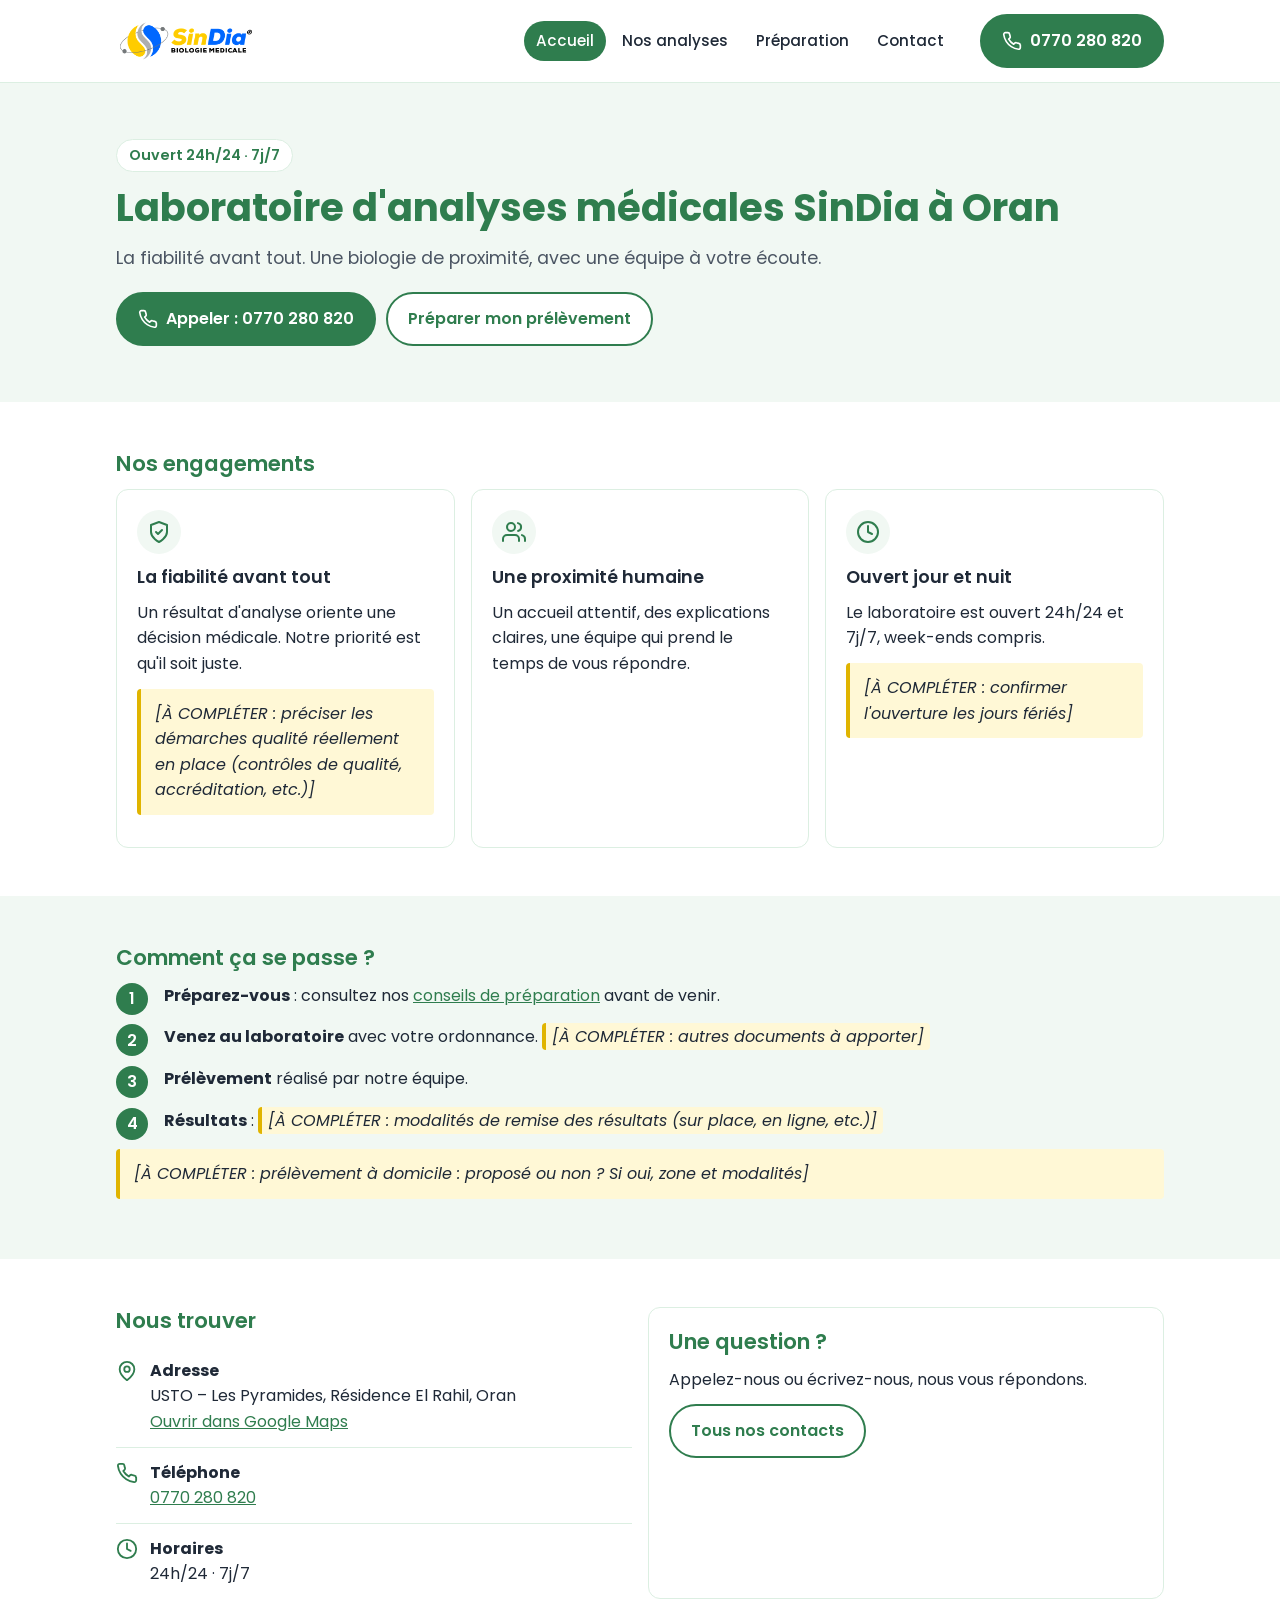
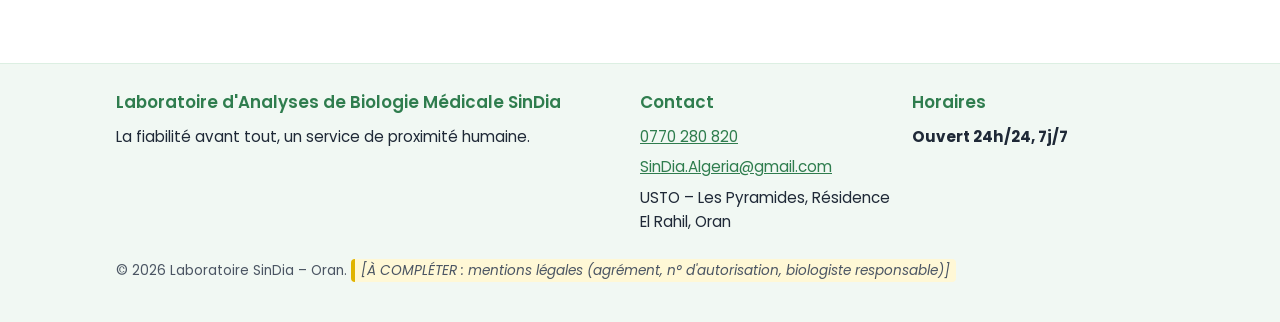
==== index.html @ 7ca8c668 "Site vitrine statique du Laboratoire SinDia Pages Accueil, Nos analyses, Préparation aux prélèvement" ====
<!DOCTYPE html>
<html lang="fr">
<head>
  <meta charset="utf-8">
  <meta name="viewport" content="width=device-width, initial-scale=1">
  <title>Laboratoire SinDia – Analyses médicales à Oran, 24h/24</title>
  <meta name="description" content="Laboratoire d'analyses de biologie médicale SinDia à Oran (USTO – Les Pyramides). Ouvert 24h/24, 7j/7. Tél : 0770 280 820.">
  <meta name="theme-color" content="#2F7D4E">
  <link rel="icon" type="image/png" href="assets/img/logo-sindia.png">
  <link rel="preconnect" href="https://fonts.googleapis.com">
  <link rel="preconnect" href="https://fonts.gstatic.com" crossorigin>
  <link href="https://fonts.googleapis.com/css2?family=Poppins:wght@400;500;600;700&amp;display=swap" rel="stylesheet">
  <link rel="stylesheet" href="css/style.css">
</head>
<body>
  <a class="skip-link" href="#contenu">Aller au contenu</a>

  <header class="site-header">
    <div class="container header-wrap">
      <div class="header-inner">
        <a class="brand" href="index.html" aria-label="Laboratoire SinDia – Accueil">
          <img src="assets/img/logo-sindia.png" alt="SinDia – Biologie médicale" width="512" height="212">
        </a>
      </div>
      <nav class="main-nav" aria-label="Menu principal">
        <ul>
          <li><a href="index.html" aria-current="page">Accueil</a></li>
          <li><a href="analyses.html"><span class="nav-long">Nos analyses</span><span class="nav-short">Analyses</span></a></li>
          <li><a href="preparation.html">Préparation</a></li>
          <li><a href="contact.html">Contact</a></li>
        </ul>
      </nav>
      <a class="btn btn-primary header-call" href="tel:+213770280820"><svg viewBox="0 0 24 24" fill="none" stroke="currentColor" stroke-width="2" stroke-linecap="round" stroke-linejoin="round" aria-hidden="true"><path d="M22 16.9v3a2 2 0 0 1-2.2 2 19.8 19.8 0 0 1-8.6-3.1 19.5 19.5 0 0 1-6-6A19.8 19.8 0 0 1 2.1 4.2 2 2 0 0 1 4.1 2h3a2 2 0 0 1 2 1.7c.1.9.4 1.8.7 2.7a2 2 0 0 1-.5 2.1L8 9.8a16 16 0 0 0 6 6l1.3-1.3a2 2 0 0 1 2.1-.4c.9.3 1.8.6 2.7.7a2 2 0 0 1 1.7 2z"/></svg> 0770 280 820</a>
    </div>
  </header>

  <main id="contenu">
    <section class="hero">
      <div class="container">
        <span class="badge">Ouvert 24h/24 · 7j/7</span>
        <h1>Laboratoire d'analyses médicales SinDia à Oran</h1>
        <p class="tagline">La fiabilité avant tout. Une biologie de proximité, avec une équipe à votre écoute.</p>
        <div class="hero-actions">
          <a class="btn btn-primary" href="tel:+213770280820"><svg viewBox="0 0 24 24" fill="none" stroke="currentColor" stroke-width="2" stroke-linecap="round" stroke-linejoin="round" aria-hidden="true"><path d="M22 16.9v3a2 2 0 0 1-2.2 2 19.8 19.8 0 0 1-8.6-3.1 19.5 19.5 0 0 1-6-6A19.8 19.8 0 0 1 2.1 4.2 2 2 0 0 1 4.1 2h3a2 2 0 0 1 2 1.7c.1.9.4 1.8.7 2.7a2 2 0 0 1-.5 2.1L8 9.8a16 16 0 0 0 6 6l1.3-1.3a2 2 0 0 1 2.1-.4c.9.3 1.8.6 2.7.7a2 2 0 0 1 1.7 2z"/></svg> Appeler : 0770 280 820</a>
          <a class="btn btn-outline" href="preparation.html">Préparer mon prélèvement</a>
        </div>
      </div>
    </section>

    <section>
      <div class="container">
        <h2>Nos engagements</h2>
        <div class="grid grid-3">
          <article class="card">
            <div class="icon"><svg viewBox="0 0 24 24" fill="none" stroke="currentColor" stroke-width="2" stroke-linecap="round" stroke-linejoin="round" aria-hidden="true"><path d="M12 22s8-4 8-10V5l-8-3-8 3v7c0 6 8 10 8 10z"/><path d="m9 12 2 2 4-4"/></svg></div>
            <h3>La fiabilité avant tout</h3>
            <p>Un résultat d'analyse oriente une décision médicale. Notre priorité est qu'il soit juste.</p>
            <p class="todo">[À COMPLÉTER : préciser les démarches qualité réellement en place (contrôles de qualité, accréditation, etc.)]</p>
          </article>
          <article class="card">
            <div class="icon"><svg viewBox="0 0 24 24" fill="none" stroke="currentColor" stroke-width="2" stroke-linecap="round" stroke-linejoin="round" aria-hidden="true"><path d="M17 21v-2a4 4 0 0 0-4-4H5a4 4 0 0 0-4 4v2"/><circle cx="9" cy="7" r="4"/><path d="M23 21v-2a4 4 0 0 0-3-3.9"/><path d="M16 3.1a4 4 0 0 1 0 7.8"/></svg></div>
            <h3>Une proximité humaine</h3>
            <p>Un accueil attentif, des explications claires, une équipe qui prend le temps de vous répondre.</p>
          </article>
          <article class="card">
            <div class="icon"><svg viewBox="0 0 24 24" fill="none" stroke="currentColor" stroke-width="2" stroke-linecap="round" stroke-linejoin="round" aria-hidden="true"><circle cx="12" cy="12" r="10"/><path d="M12 6v6l4 2"/></svg></div>
            <h3>Ouvert jour et nuit</h3>
            <p>Le laboratoire est ouvert 24h/24 et 7j/7, week-ends compris.</p>
            <p class="todo">[À COMPLÉTER : confirmer l'ouverture les jours fériés]</p>
          </article>
        </div>
      </div>
    </section>

    <section class="section-tint">
      <div class="container">
        <h2>Comment ça se passe ?</h2>
        <ol class="steps">
          <li><strong>Préparez-vous</strong> : consultez nos <a href="preparation.html">conseils de préparation</a> avant de venir.</li>
          <li><strong>Venez au laboratoire</strong> avec votre ordonnance. <span class="todo">[À COMPLÉTER : autres documents à apporter]</span></li>
          <li><strong>Prélèvement</strong> réalisé par notre équipe.</li>
          <li><strong>Résultats</strong> : <span class="todo">[À COMPLÉTER : modalités de remise des résultats (sur place, en ligne, etc.)]</span></li>
        </ol>
        <p class="todo">[À COMPLÉTER : prélèvement à domicile : proposé ou non ? Si oui, zone et modalités]</p>
      </div>
    </section>

    <section>
      <div class="container">
        <div class="grid grid-2">
          <div>
            <h2>Nous trouver</h2>
            <ul class="info-list">
              <li><svg viewBox="0 0 24 24" fill="none" stroke="currentColor" stroke-width="2" stroke-linecap="round" stroke-linejoin="round" aria-hidden="true"><path d="M20 10c0 6-8 12-8 12s-8-6-8-12a8 8 0 0 1 16 0z"/><circle cx="12" cy="10" r="3"/></svg><span><strong>Adresse</strong>USTO – Les Pyramides, Résidence El Rahil, Oran<br><a href="https://www.google.com/maps/search/?api=1&query=Laboratoire+SinDia+USTO+Les+Pyramides+R%C3%A9sidence+El+Rahil+Oran" target="_blank" rel="noopener">Ouvrir dans Google Maps</a></span></li>
              <li><svg viewBox="0 0 24 24" fill="none" stroke="currentColor" stroke-width="2" stroke-linecap="round" stroke-linejoin="round" aria-hidden="true"><path d="M22 16.9v3a2 2 0 0 1-2.2 2 19.8 19.8 0 0 1-8.6-3.1 19.5 19.5 0 0 1-6-6A19.8 19.8 0 0 1 2.1 4.2 2 2 0 0 1 4.1 2h3a2 2 0 0 1 2 1.7c.1.9.4 1.8.7 2.7a2 2 0 0 1-.5 2.1L8 9.8a16 16 0 0 0 6 6l1.3-1.3a2 2 0 0 1 2.1-.4c.9.3 1.8.6 2.7.7a2 2 0 0 1 1.7 2z"/></svg><span><strong>Téléphone</strong><a href="tel:+213770280820">0770 280 820</a></span></li>
              <li><svg viewBox="0 0 24 24" fill="none" stroke="currentColor" stroke-width="2" stroke-linecap="round" stroke-linejoin="round" aria-hidden="true"><circle cx="12" cy="12" r="10"/><path d="M12 6v6l4 2"/></svg><span><strong>Horaires</strong>24h/24 · 7j/7</span></li>
            </ul>
          </div>
          <div class="card">
            <h2>Une question ?</h2>
            <p>Appelez-nous ou écrivez-nous, nous vous répondons.</p>
            <a class="btn btn-outline" href="contact.html">Tous nos contacts</a>
          </div>
        </div>
      </div>
    </section>
  </main>

  <footer class="site-footer">
    <div class="container">
      <div class="footer-grid">
        <div>
          <h2>Laboratoire d'Analyses de Biologie Médicale SinDia</h2>
          <p>La fiabilité avant tout, un service de proximité humaine.</p>
        </div>
        <div>
          <h2>Contact</h2>
          <ul>
            <li><a href="tel:+213770280820">0770 280 820</a></li>
            <li><a href="mailto:SinDia.Algeria@gmail.com">SinDia.Algeria@gmail.com</a></li>
            <li>USTO – Les Pyramides, Résidence El Rahil, Oran</li>
          </ul>
        </div>
        <div>
          <h2>Horaires</h2>
          <p><strong>Ouvert 24h/24, 7j/7</strong></p>
        </div>
      </div>
      <p class="footer-bottom">© <span id="annee">2026</span> Laboratoire SinDia – Oran. <span class="todo">[À COMPLÉTER : mentions légales (agrément, n° d'autorisation, biologiste responsable)]</span></p>
    </div>
  </footer>

  <div class="call-bar">
    <a class="btn btn-primary" href="tel:+213770280820"><svg viewBox="0 0 24 24" fill="none" stroke="currentColor" stroke-width="2" stroke-linecap="round" stroke-linejoin="round" aria-hidden="true"><path d="M22 16.9v3a2 2 0 0 1-2.2 2 19.8 19.8 0 0 1-8.6-3.1 19.5 19.5 0 0 1-6-6A19.8 19.8 0 0 1 2.1 4.2 2 2 0 0 1 4.1 2h3a2 2 0 0 1 2 1.7c.1.9.4 1.8.7 2.7a2 2 0 0 1-.5 2.1L8 9.8a16 16 0 0 0 6 6l1.3-1.3a2 2 0 0 1 2.1-.4c.9.3 1.8.6 2.7.7a2 2 0 0 1 1.7 2z"/></svg> Appeler le laboratoire</a>
  </div>

  <script>document.getElementById('annee').textContent = new Date().getFullYear();</script>
</body>
</html>
---- css/style.css ----
/* Laboratoire SinDia — feuille de style commune
   Mobile first : les styles de base ciblent le téléphone,
   les media queries (min-width) enrichissent pour les écrans larges.
   Toutes les couleurs sont centralisées ici (tokens). */

:root {
  --green: #2F7D4E;        /* vert principal : boutons, titres, liens */
  --green-hover: #276A42;
  --green-soft: #DCEFE2;   /* bordures, séparateurs */
  --green-tint: #F1F8F3;   /* fonds de cartes / sections */
  --white: #FFFFFF;
  --text: #1F2937;
  --text-muted: #4B5563;
  --todo-bg: #FFF8D6;      /* encadrés [À COMPLÉTER] */
  --todo-border: #E0B400;
  --radius: 12px;
  --max: 1080px;
  --font: 'Poppins', Arial, Helvetica, sans-serif;
}

*, *::before, *::after { box-sizing: border-box; }

html { -webkit-text-size-adjust: 100%; }

body {
  margin: 0;
  font-family: var(--font);
  font-size: 1rem;
  line-height: 1.6;
  color: var(--text);
  background: var(--white);
  /* espace pour la barre d'appel fixe en bas sur mobile */
  padding-bottom: 76px;
}

img { max-width: 100%; height: auto; display: block; }

a { color: var(--green); }
a:hover { color: var(--green-hover); }

:focus-visible { outline: 3px solid var(--green); outline-offset: 2px; }

.container { max-width: var(--max); margin: 0 auto; padding: 0 16px; }

.skip-link {
  position: absolute; left: -9999px; top: 0;
  background: var(--green); color: var(--white); padding: 8px 12px; z-index: 100;
}
.skip-link:focus { left: 8px; top: 8px; }

/* ---------- En-tête et menu commun ---------- */
.site-header {
  position: sticky; top: 0; z-index: 50;
  background: var(--white);
  border-bottom: 1px solid var(--green-soft);
}
.header-inner {
  display: flex; align-items: center; justify-content: space-between;
  gap: 12px; padding-top: 10px; padding-bottom: 6px;
}
.brand { display: flex; align-items: center; text-decoration: none; }
.brand img { width: 140px; }


.main-nav ul {
  list-style: none; margin: 0; padding: 0 0 8px;
  display: flex; flex-wrap: wrap; justify-content: space-between; gap: 2px;
}
.main-nav a {
  display: block; white-space: nowrap;
  padding: 7px 8px; border-radius: 999px;
  text-decoration: none; font-weight: 500; font-size: .88rem;
  color: var(--text);
}
.main-nav a:hover { background: var(--green-tint); color: var(--green); }
.main-nav a[aria-current="page"] { background: var(--green); color: var(--white); }

.nav-short { display: none; }
@media (max-width: 419px) { .nav-long { display: none; } .nav-short { display: inline; } }

/* ---------- Boutons ---------- */
.btn {
  display: inline-flex; align-items: center; justify-content: center; gap: 8px;
  min-height: 48px; padding: 12px 20px;
  border-radius: 999px; border: 2px solid var(--green);
  font: inherit; font-weight: 600; text-decoration: none; cursor: pointer;
}
.btn-primary { background: var(--green); color: var(--white); }
.btn-primary:hover { background: var(--green-hover); border-color: var(--green-hover); color: var(--white); }
.btn-outline { background: var(--white); color: var(--green); }
.btn-outline:hover { background: var(--green-tint); }
.btn svg { width: 20px; height: 20px; flex: none; }
.btn.header-call { display: none; } /* remplacé par la barre d'appel en bas sur mobile */

/* ---------- Barre d'appel fixe (mobile) ---------- */
.call-bar {
  position: fixed; left: 0; right: 0; bottom: 0; z-index: 60;
  padding: 10px 16px calc(10px + env(safe-area-inset-bottom));
  background: var(--white);
  border-top: 1px solid var(--green-soft);
  box-shadow: 0 -2px 10px rgba(0, 0, 0, .06);
}
.call-bar .btn { width: 100%; font-size: 1.05rem; }

/* ---------- Sections ---------- */
main { display: block; }
section { padding: 32px 0; }
.section-tint { background: var(--green-tint); }

h1, h2, h3 { line-height: 1.25; margin: 0 0 12px; }
h1 { font-size: 1.75rem; font-weight: 700; color: var(--green); }
h2 { font-size: 1.35rem; font-weight: 600; color: var(--green); }
h3 { font-size: 1.1rem; font-weight: 600; }
p { margin: 0 0 12px; }

.page-title { padding: 28px 0 8px; }
.page-title p { color: var(--text-muted); }

.hero { padding: 32px 0; background: var(--green-tint); }
.hero .tagline { font-size: 1.1rem; color: var(--text-muted); }
.hero-actions { display: flex; flex-direction: column; gap: 10px; margin-top: 20px; }

.badge {
  display: inline-block; margin-bottom: 12px;
  padding: 4px 12px; border-radius: 999px;
  background: var(--white); border: 1px solid var(--green-soft);
  color: var(--green); font-weight: 600; font-size: .9rem;
}

.grid { display: grid; gap: 16px; }

.card {
  background: var(--white);
  border: 1px solid var(--green-soft);
  border-radius: var(--radius);
  padding: 20px;
}
.section-tint .card { background: var(--white); }
.card .icon {
  width: 44px; height: 44px; border-radius: 50%;
  display: flex; align-items: center; justify-content: center;
  background: var(--green-tint); color: var(--green); margin-bottom: 12px;
}
.card .icon svg { width: 24px; height: 24px; }

.info-list { list-style: none; margin: 0; padding: 0; }
.info-list li {
  display: flex; gap: 12px; align-items: flex-start;
  padding: 12px 0; border-bottom: 1px solid var(--green-soft);
}
.info-list li:last-child { border-bottom: 0; }
.info-list svg { width: 22px; height: 22px; flex: none; color: var(--green); margin-top: 2px; }
.info-list strong { display: block; }

.steps { counter-reset: step; list-style: none; padding: 0; margin: 0; }
.steps li {
  counter-increment: step; position: relative;
  padding: 0 0 16px 48px;
}
.steps li::before {
  content: counter(step);
  position: absolute; left: 0; top: 0;
  width: 32px; height: 32px; border-radius: 50%;
  background: var(--green); color: var(--white);
  display: flex; align-items: center; justify-content: center; font-weight: 600;
}

/* ---------- Texte provisoire ---------- */
.todo {
  background: var(--todo-bg);
  border-left: 4px solid var(--todo-border);
  padding: 2px 6px; border-radius: 4px;
  font-style: italic;
}
div.todo, p.todo { display: block; padding: 12px 14px; margin: 0 0 12px; }

.notice {
  background: var(--green-tint); border-left: 4px solid var(--green);
  padding: 14px 16px; border-radius: 8px; margin: 16px 0;
}

/* ---------- Pied de page ---------- */
.site-footer {
  margin-top: 16px; padding: 28px 0;
  background: var(--green-tint); border-top: 1px solid var(--green-soft);
  font-size: .95rem;
}
.site-footer h2 { font-size: 1.05rem; }
.site-footer ul { list-style: none; margin: 0; padding: 0; }
.site-footer li { margin-bottom: 6px; }
.footer-grid { display: grid; gap: 20px; }
.footer-bottom { margin-top: 20px; color: var(--text-muted); font-size: .85rem; }

.map-frame {
  width: 100%; aspect-ratio: 4 / 3; border: 0; border-radius: var(--radius);
  background: var(--green-tint);
}

/* ---------- Tablette et plus ---------- */
@media (min-width: 640px) {
  .hero-actions { flex-direction: row; flex-wrap: wrap; }
  .grid-2 { grid-template-columns: repeat(2, 1fr); }
  .grid-3 { grid-template-columns: repeat(2, 1fr); }
  .footer-grid { grid-template-columns: repeat(2, 1fr); }
  h1 { font-size: 2.1rem; }
}

/* ---------- Ordinateur ---------- */
@media (min-width: 900px) {
  body { padding-bottom: 0; }
  .call-bar { display: none; }

  .header-inner { padding-top: 12px; padding-bottom: 12px; }
  .site-header .container.header-wrap {
    display: flex; align-items: center; justify-content: space-between; gap: 24px;
  }
  .header-inner { flex: none; }
  .main-nav { flex: 1; }
  .main-nav ul { padding: 0; justify-content: flex-end; flex-wrap: nowrap; gap: 4px; }
  .main-nav a { padding: 8px 12px; font-size: .95rem; }
  .btn.header-call { display: inline-flex; }

  .grid-3 { grid-template-columns: repeat(3, 1fr); }
  .footer-grid { grid-template-columns: 2fr 1fr 1fr; }
  section { padding: 48px 0; }
  .hero { padding: 56px 0; }
  h1 { font-size: 2.4rem; }
}
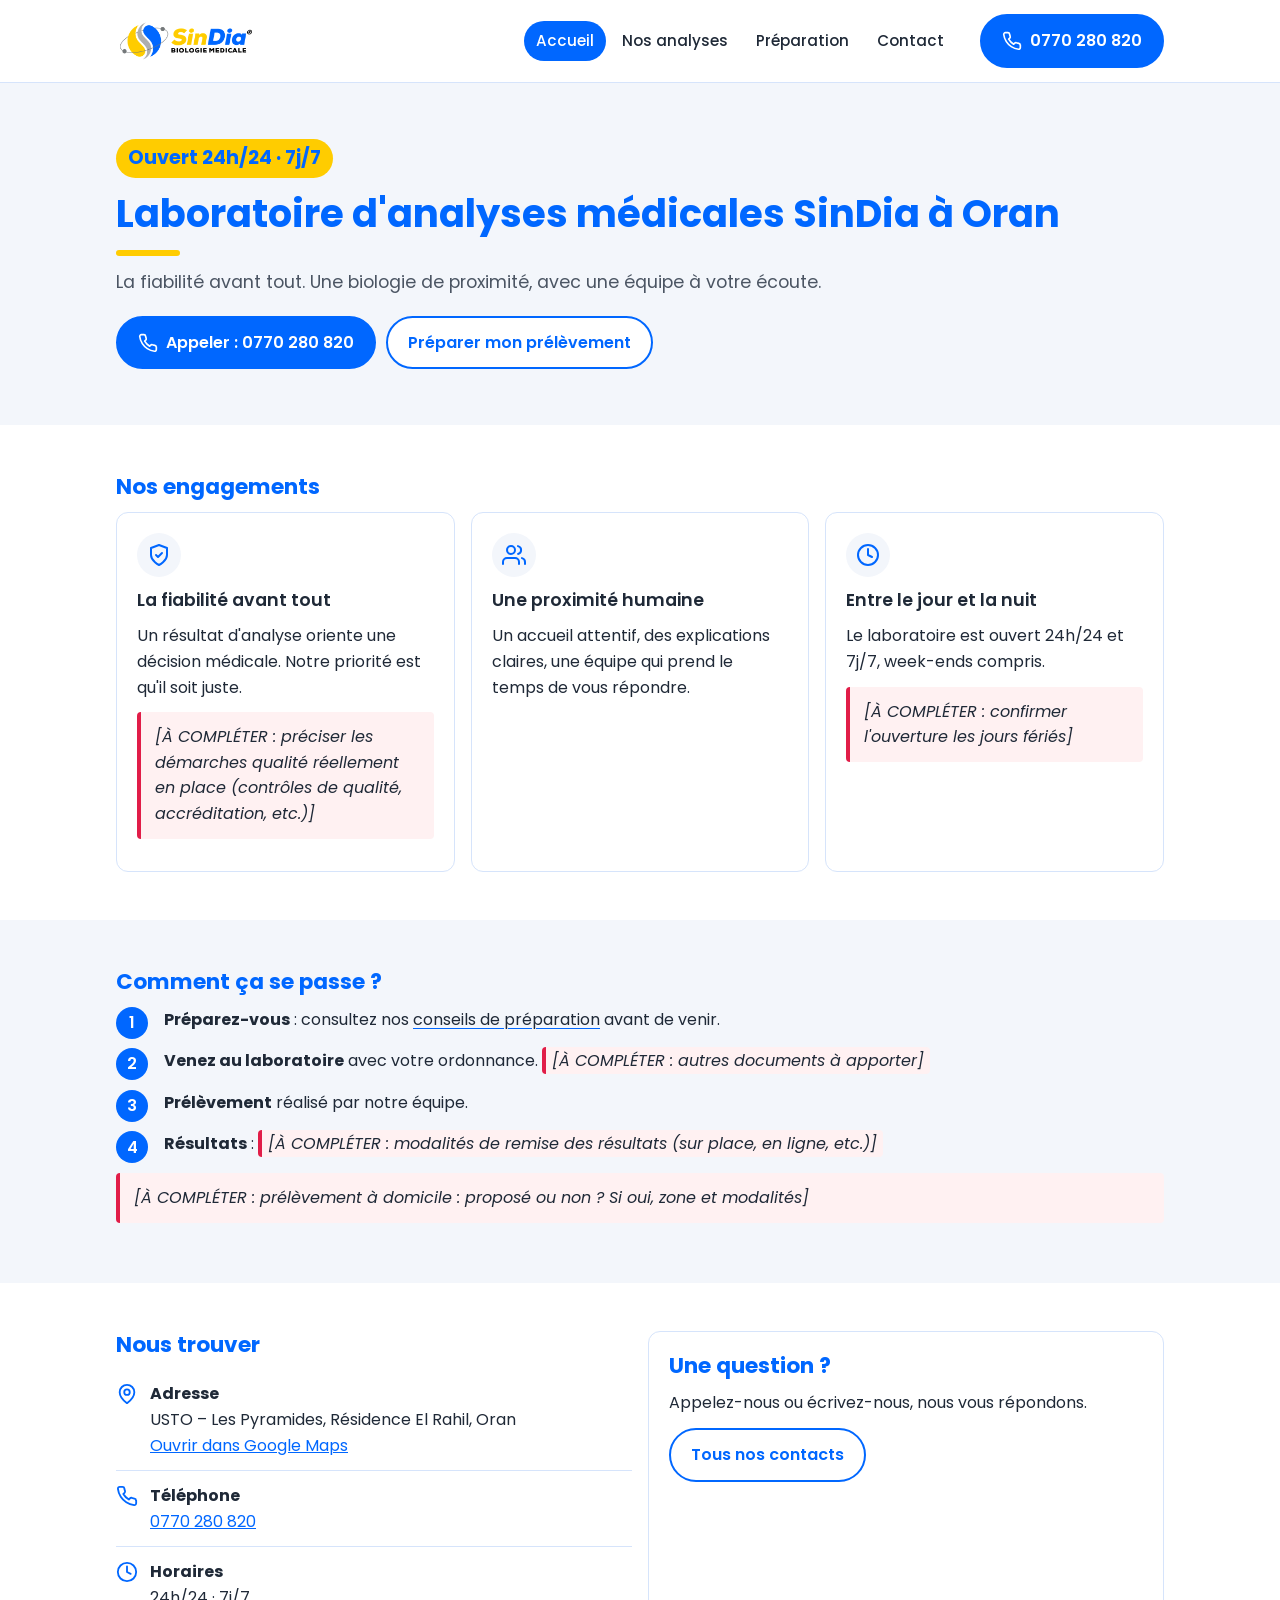
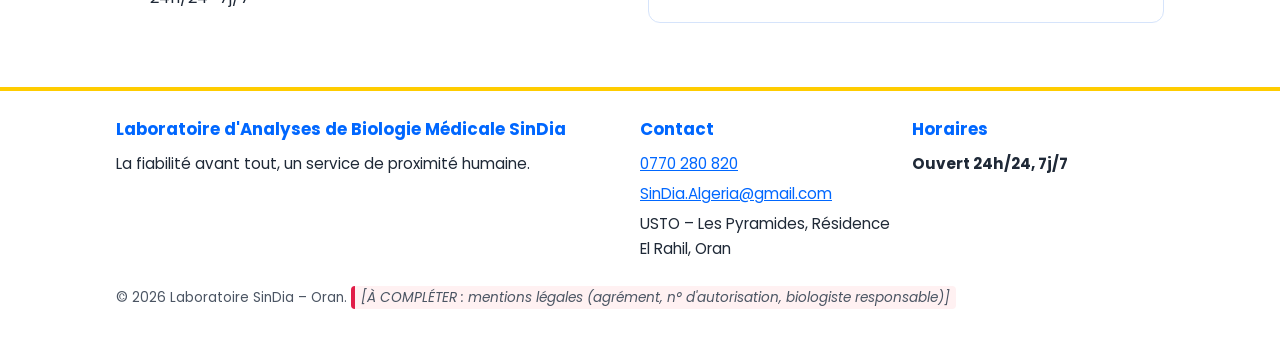
==== commit 951cf1c8: "Passage aux couleurs de la charte SinDia (bleu #0067FF / jaune #FFCC00) - Remplace la palette verte " ====
--- a/index.html
+++ b/index.html
@@ -5,7 +5,7 @@
   <meta name="viewport" content="width=device-width, initial-scale=1">
   <title>Laboratoire SinDia – Analyses médicales à Oran, 24h/24</title>
   <meta name="description" content="Laboratoire d'analyses de biologie médicale SinDia à Oran (USTO – Les Pyramides). Ouvert 24h/24, 7j/7. Tél : 0770 280 820.">
-  <meta name="theme-color" content="#2F7D4E">
+  <meta name="theme-color" content="#0067FF">
   <link rel="icon" type="image/png" href="assets/img/logo-sindia.png">
   <link rel="preconnect" href="https://fonts.googleapis.com">
   <link rel="preconnect" href="https://fonts.gstatic.com" crossorigin>
@@ -64,7 +64,7 @@
           </article>
           <article class="card">
             <div class="icon"><svg viewBox="0 0 24 24" fill="none" stroke="currentColor" stroke-width="2" stroke-linecap="round" stroke-linejoin="round" aria-hidden="true"><circle cx="12" cy="12" r="10"/><path d="M12 6v6l4 2"/></svg></div>
-            <h3>Ouvert jour et nuit</h3>
+            <h3>Entre le jour et la nuit</h3>
             <p>Le laboratoire est ouvert 24h/24 et 7j/7, week-ends compris.</p>
             <p class="todo">[À COMPLÉTER : confirmer l'ouverture les jours fériés]</p>
           </article>
--- a/css/style.css
+++ b/css/style.css
@@ -4,15 +4,18 @@
    Toutes les couleurs sont centralisées ici (tokens). */
 
 :root {
-  --green: #2F7D4E;        /* vert principal : boutons, titres, liens */
-  --green-hover: #276A42;
-  --green-soft: #DCEFE2;   /* bordures, séparateurs */
-  --green-tint: #F1F8F3;   /* fonds de cartes / sections */
+  /* Charte SinDia — aucune couleur foncée (hors texte de lecture) */
+  --blue: #0067FF;         /* bleu SinDia : titres, boutons, liens (blanc/bleu = 4,79:1) */
+  --yellow: #FFCC00;       /* jaune SinDia : badges, bandes décoratives (jamais texte sur blanc) */
+  --blue-soft: #D6E4FB;    /* bordures, séparateurs */
+  --blue-tint: #F3F6FB;    /* fonds de sections / encadrés (bleu dessus = 4,42:1 : pas de lien bleu) */
+  --yellow-tint: #FFF8D6;
   --white: #FFFFFF;
   --text: #1F2937;
   --text-muted: #4B5563;
-  --todo-bg: #FFF8D6;      /* encadrés [À COMPLÉTER] */
-  --todo-border: #E0B400;
+  /* Marqueur temporaire [À COMPLÉTER], volontairement hors charte pour être repéré */
+  --todo-bg: #FFF1F2;
+  --todo-border: #E11D48;
   --radius: 12px;
   --max: 1080px;
   --font: 'Poppins', Arial, Helvetica, sans-serif;
@@ -35,16 +38,20 @@
 
 img { max-width: 100%; height: auto; display: block; }
 
-a { color: var(--green); }
-a:hover { color: var(--green-hover); }
-
-:focus-visible { outline: 3px solid var(--green); outline-offset: 2px; }
+a { color: var(--blue); }
+a:hover { text-decoration-thickness: 2px; }
+/* Sur fond teinté, bleu = 4,42:1 (< 4,5) : liens en texte foncé soulignés de bleu */
+.section-tint a:not(.btn), .hero a:not(.btn), .notice a:not(.btn) {
+  color: var(--text); text-decoration-color: var(--blue); text-underline-offset: 3px;
+}
+
+:focus-visible { outline: 3px solid var(--blue); outline-offset: 2px; }
 
 .container { max-width: var(--max); margin: 0 auto; padding: 0 16px; }
 
 .skip-link {
   position: absolute; left: -9999px; top: 0;
-  background: var(--green); color: var(--white); padding: 8px 12px; z-index: 100;
+  background: var(--blue); color: var(--white); padding: 8px 12px; z-index: 100;
 }
 .skip-link:focus { left: 8px; top: 8px; }
 
@@ -52,7 +59,7 @@
 .site-header {
   position: sticky; top: 0; z-index: 50;
   background: var(--white);
-  border-bottom: 1px solid var(--green-soft);
+  border-bottom: 1px solid var(--blue-soft);
 }
 .header-inner {
   display: flex; align-items: center; justify-content: space-between;
@@ -72,8 +79,8 @@
   text-decoration: none; font-weight: 500; font-size: .88rem;
   color: var(--text);
 }
-.main-nav a:hover { background: var(--green-tint); color: var(--green); }
-.main-nav a[aria-current="page"] { background: var(--green); color: var(--white); }
+.main-nav a:hover { background: var(--blue-tint); color: var(--text); }
+.main-nav a[aria-current="page"] { background: var(--blue); color: var(--white); }
 
 .nav-short { display: none; }
 @media (max-width: 419px) { .nav-long { display: none; } .nav-short { display: inline; } }
@@ -82,13 +89,13 @@
 .btn {
   display: inline-flex; align-items: center; justify-content: center; gap: 8px;
   min-height: 48px; padding: 12px 20px;
-  border-radius: 999px; border: 2px solid var(--green);
+  border-radius: 999px; border: 2px solid var(--blue);
   font: inherit; font-weight: 600; text-decoration: none; cursor: pointer;
 }
-.btn-primary { background: var(--green); color: var(--white); }
-.btn-primary:hover { background: var(--green-hover); border-color: var(--green-hover); color: var(--white); }
-.btn-outline { background: var(--white); color: var(--green); }
-.btn-outline:hover { background: var(--green-tint); }
+.btn-primary { background: var(--blue); color: var(--white); }
+.btn-primary:hover { color: var(--white); box-shadow: 0 0 0 3px var(--yellow); }
+.btn-outline { background: var(--white); color: var(--blue); }
+.btn-outline:hover { color: var(--blue); box-shadow: 0 0 0 3px var(--yellow); }
 .btn svg { width: 20px; height: 20px; flex: none; }
 .btn.header-call { display: none; } /* remplacé par la barre d'appel en bas sur mobile */
 
@@ -97,7 +104,7 @@
   position: fixed; left: 0; right: 0; bottom: 0; z-index: 60;
   padding: 10px 16px calc(10px + env(safe-area-inset-bottom));
   background: var(--white);
-  border-top: 1px solid var(--green-soft);
+  border-top: 1px solid var(--blue-soft);
   box-shadow: 0 -2px 10px rgba(0, 0, 0, .06);
 }
 .call-bar .btn { width: 100%; font-size: 1.05rem; }
@@ -105,33 +112,37 @@
 /* ---------- Sections ---------- */
 main { display: block; }
 section { padding: 32px 0; }
-.section-tint { background: var(--green-tint); }
+.section-tint { background: var(--blue-tint); }
 
 h1, h2, h3 { line-height: 1.25; margin: 0 0 12px; }
-h1 { font-size: 1.75rem; font-weight: 700; color: var(--green); }
-h2 { font-size: 1.35rem; font-weight: 600; color: var(--green); }
+h1 { font-size: 1.75rem; font-weight: 700; color: var(--blue); }
+h2 { font-size: 1.35rem; font-weight: 700; color: var(--blue); }
 h3 { font-size: 1.1rem; font-weight: 600; }
 p { margin: 0 0 12px; }
 
 .page-title { padding: 28px 0 8px; }
 .page-title p { color: var(--text-muted); }
 
-.hero { padding: 32px 0; background: var(--green-tint); }
+.hero { padding: 32px 0; background: var(--blue-tint); }
+.hero h1::after {
+  content: ""; display: block; width: 64px; height: 6px; margin-top: 12px;
+  border-radius: 3px; background: var(--yellow); /* bande décorative */
+}
 .hero .tagline { font-size: 1.1rem; color: var(--text-muted); }
 .hero-actions { display: flex; flex-direction: column; gap: 10px; margin-top: 20px; }
 
 .badge {
   display: inline-block; margin-bottom: 12px;
   padding: 4px 12px; border-radius: 999px;
-  background: var(--white); border: 1px solid var(--green-soft);
-  color: var(--green); font-weight: 600; font-size: .9rem;
+  background: var(--yellow); color: var(--blue);
+  font-weight: 700; font-size: 1.2rem; /* bleu/jaune = 3,17:1 : réservé au gros texte gras */
 }
 
 .grid { display: grid; gap: 16px; }
 
 .card {
   background: var(--white);
-  border: 1px solid var(--green-soft);
+  border: 1px solid var(--blue-soft);
   border-radius: var(--radius);
   padding: 20px;
 }
@@ -139,17 +150,17 @@
 .card .icon {
   width: 44px; height: 44px; border-radius: 50%;
   display: flex; align-items: center; justify-content: center;
-  background: var(--green-tint); color: var(--green); margin-bottom: 12px;
+  background: var(--blue-tint); color: var(--blue); margin-bottom: 12px;
 }
 .card .icon svg { width: 24px; height: 24px; }
 
 .info-list { list-style: none; margin: 0; padding: 0; }
 .info-list li {
   display: flex; gap: 12px; align-items: flex-start;
-  padding: 12px 0; border-bottom: 1px solid var(--green-soft);
+  padding: 12px 0; border-bottom: 1px solid var(--blue-soft);
 }
 .info-list li:last-child { border-bottom: 0; }
-.info-list svg { width: 22px; height: 22px; flex: none; color: var(--green); margin-top: 2px; }
+.info-list svg { width: 22px; height: 22px; flex: none; color: var(--blue); margin-top: 2px; }
 .info-list strong { display: block; }
 
 .steps { counter-reset: step; list-style: none; padding: 0; margin: 0; }
@@ -161,7 +172,7 @@
   content: counter(step);
   position: absolute; left: 0; top: 0;
   width: 32px; height: 32px; border-radius: 50%;
-  background: var(--green); color: var(--white);
+  background: var(--blue); color: var(--white);
   display: flex; align-items: center; justify-content: center; font-weight: 600;
 }
 
@@ -175,14 +186,14 @@
 div.todo, p.todo { display: block; padding: 12px 14px; margin: 0 0 12px; }
 
 .notice {
-  background: var(--green-tint); border-left: 4px solid var(--green);
+  background: var(--blue-tint); border-left: 4px solid var(--blue);
   padding: 14px 16px; border-radius: 8px; margin: 16px 0;
 }
 
 /* ---------- Pied de page ---------- */
 .site-footer {
   margin-top: 16px; padding: 28px 0;
-  background: var(--green-tint); border-top: 1px solid var(--green-soft);
+  background: var(--white); border-top: 4px solid var(--yellow); /* blanc : titres bleus à 4,79:1 */
   font-size: .95rem;
 }
 .site-footer h2 { font-size: 1.05rem; }
@@ -193,7 +204,7 @@
 
 .map-frame {
   width: 100%; aspect-ratio: 4 / 3; border: 0; border-radius: var(--radius);
-  background: var(--green-tint);
+  background: var(--blue-tint);
 }
 
 /* ---------- Tablette et plus ---------- */
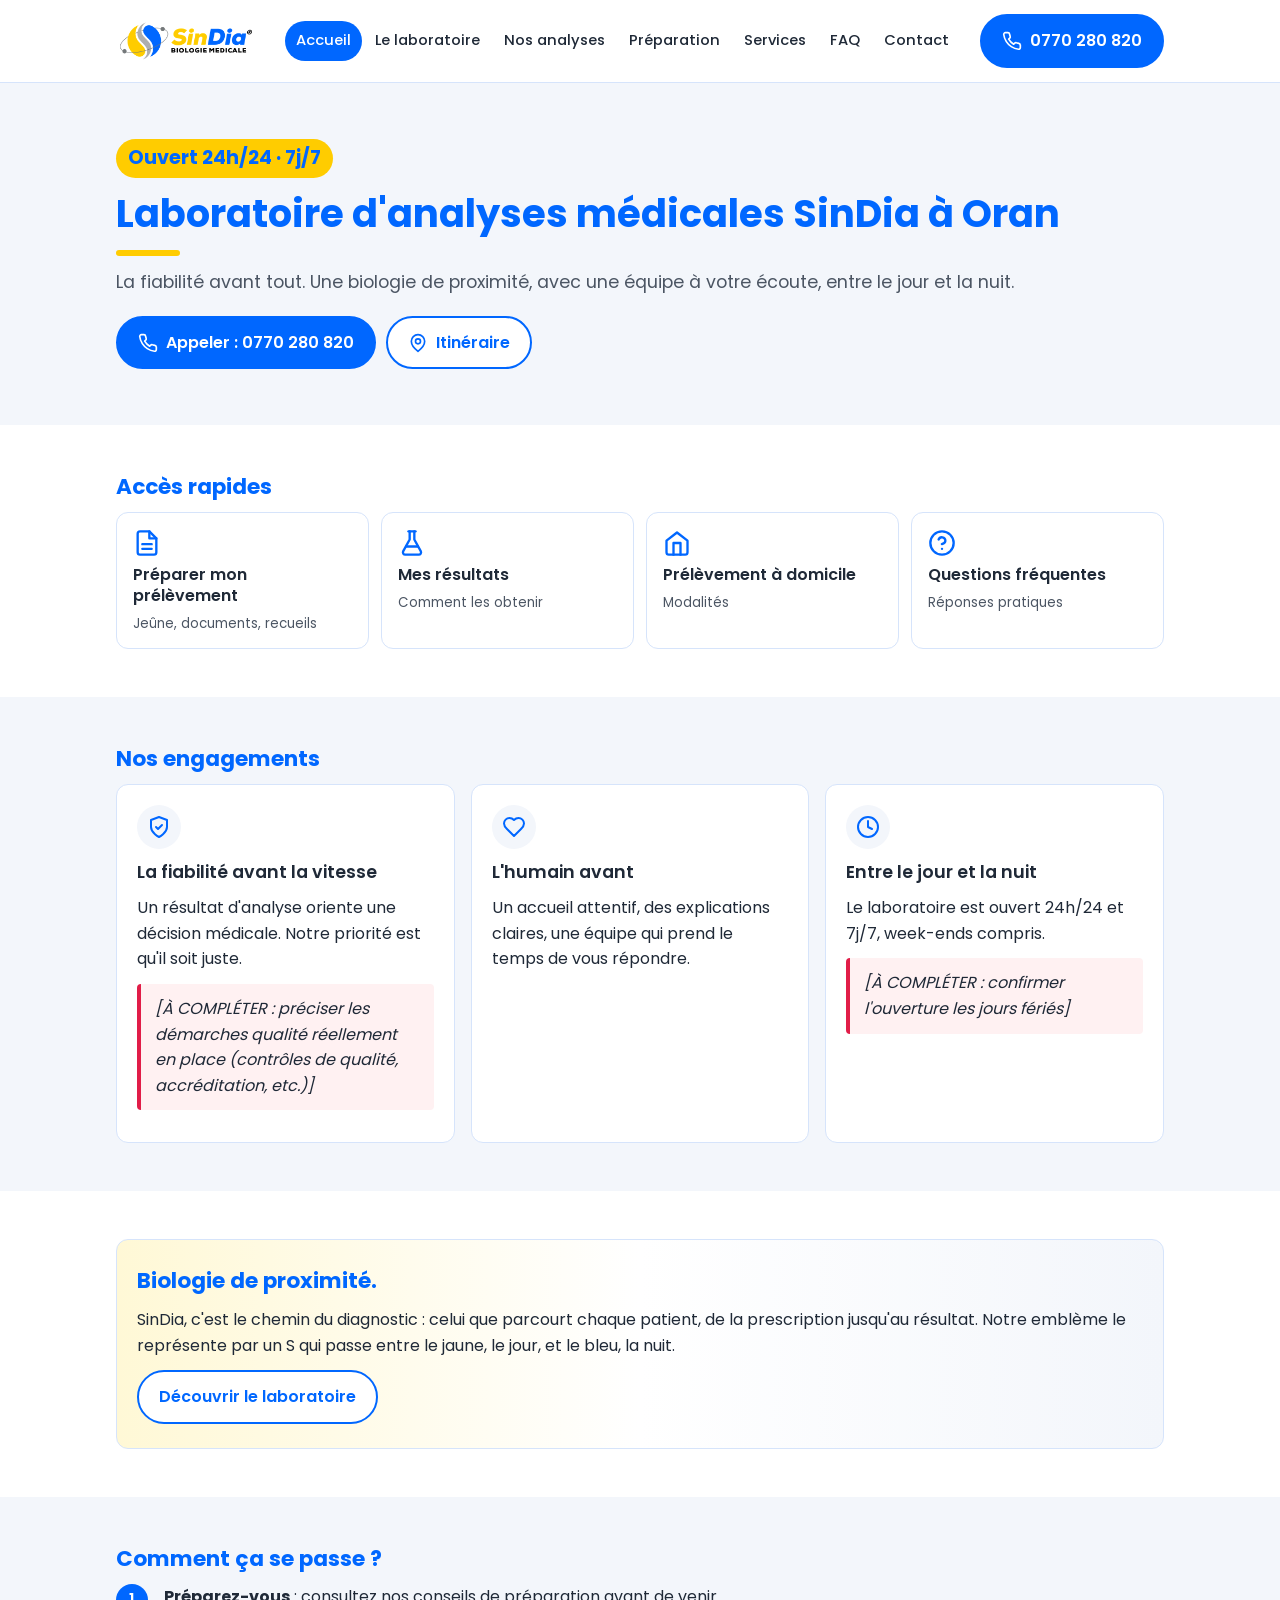
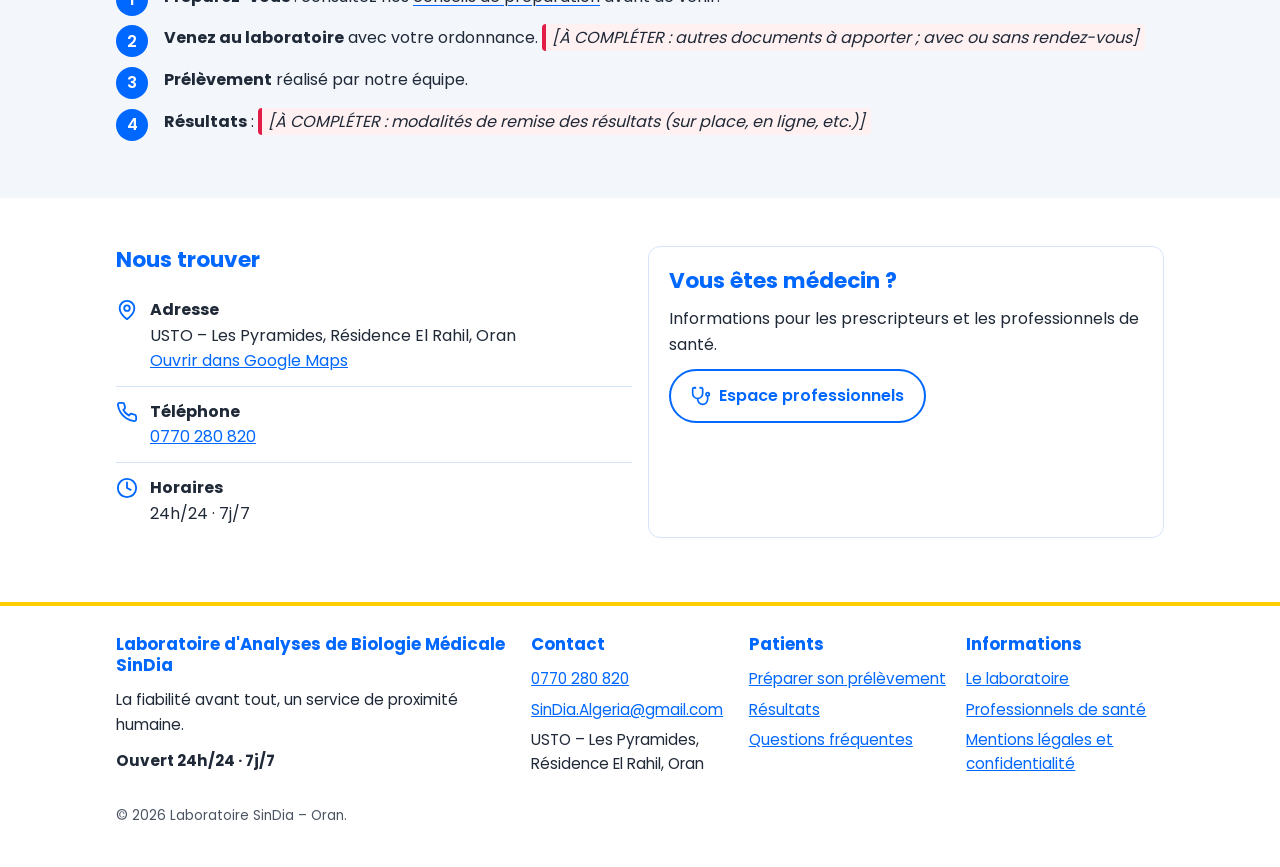
==== commit 3723ee2c: "Site plus complet : nouvelles pages, menu mobile, SEO, police locale Suite au benchmark des sites de" ====
--- a/index.html
+++ b/index.html
@@ -1,16 +1,52 @@
 <!DOCTYPE html>
-<html lang="fr">
+<html lang="fr" class="no-js">
 <head>
   <meta charset="utf-8">
   <meta name="viewport" content="width=device-width, initial-scale=1">
   <title>Laboratoire SinDia – Analyses médicales à Oran, 24h/24</title>
   <meta name="description" content="Laboratoire d'analyses de biologie médicale SinDia à Oran (USTO – Les Pyramides). Ouvert 24h/24, 7j/7. Tél : 0770 280 820.">
   <meta name="theme-color" content="#0067FF">
+  <meta property="og:type" content="website">
+  <meta property="og:locale" content="fr_DZ">
+  <meta property="og:site_name" content="Laboratoire SinDia">
+  <meta property="og:title" content="Laboratoire SinDia – Analyses médicales à Oran, 24h/24">
+  <meta property="og:description" content="Laboratoire d'analyses de biologie médicale SinDia à Oran (USTO – Les Pyramides). Ouvert 24h/24, 7j/7. Tél : 0770 280 820.">
   <link rel="icon" type="image/png" href="assets/img/logo-sindia.png">
-  <link rel="preconnect" href="https://fonts.googleapis.com">
-  <link rel="preconnect" href="https://fonts.gstatic.com" crossorigin>
-  <link href="https://fonts.googleapis.com/css2?family=Poppins:wght@400;500;600;700&amp;display=swap" rel="stylesheet">
+  <link rel="preload" href="assets/fonts/poppins-latin-400.woff2" as="font" type="font/woff2" crossorigin>
   <link rel="stylesheet" href="css/style.css">
+  <script>document.documentElement.className = 'js';</script>
+  <script type="application/ld+json">
+  {
+    "@context": "https://schema.org",
+    "@type": "DiagnosticLab",
+    "name": "Laboratoire d'Analyses de Biologie Médicale SinDia",
+    "alternateName": "Laboratoire SinDia",
+    "telephone": "+213770280820",
+    "email": "SinDia.Algeria@gmail.com",
+    "address": {
+      "@type": "PostalAddress",
+      "streetAddress": "USTO – Les Pyramides, Résidence El Rahil",
+      "addressLocality": "Oran",
+      "addressCountry": "DZ"
+    },
+    "openingHoursSpecification": [
+      {
+        "@type": "OpeningHoursSpecification",
+        "dayOfWeek": [
+          "Monday",
+          "Tuesday",
+          "Wednesday",
+          "Thursday",
+          "Friday",
+          "Saturday",
+          "Sunday"
+        ],
+        "opens": "00:00",
+        "closes": "23:59"
+      }
+    ]
+  }
+  </script>
 </head>
 <body>
   <a class="skip-link" href="#contenu">Aller au contenu</a>
@@ -21,12 +57,16 @@
         <a class="brand" href="index.html" aria-label="Laboratoire SinDia – Accueil">
           <img src="assets/img/logo-sindia.png" alt="SinDia – Biologie médicale" width="512" height="212">
         </a>
-      </div>
-      <nav class="main-nav" aria-label="Menu principal">
+        <button class="nav-toggle" type="button" aria-expanded="false" aria-controls="menu"><svg viewBox="0 0 24 24" fill="none" stroke="currentColor" stroke-width="2" stroke-linecap="round" stroke-linejoin="round" aria-hidden="true"><path d="M3 6h18M3 12h18M3 18h18"/></svg> Menu</button>
+      </div>
+      <nav class="main-nav" id="menu" aria-label="Menu principal">
         <ul>
           <li><a href="index.html" aria-current="page">Accueil</a></li>
-          <li><a href="analyses.html"><span class="nav-long">Nos analyses</span><span class="nav-short">Analyses</span></a></li>
+          <li><a href="laboratoire.html">Le laboratoire</a></li>
+          <li><a href="analyses.html">Nos analyses</a></li>
           <li><a href="preparation.html">Préparation</a></li>
+          <li><a href="services.html">Services</a></li>
+          <li><a href="faq.html">FAQ</a></li>
           <li><a href="contact.html">Contact</a></li>
         </ul>
       </nav>
@@ -39,27 +79,39 @@
       <div class="container">
         <span class="badge">Ouvert 24h/24 · 7j/7</span>
         <h1>Laboratoire d'analyses médicales SinDia à Oran</h1>
-        <p class="tagline">La fiabilité avant tout. Une biologie de proximité, avec une équipe à votre écoute.</p>
+        <p class="tagline">La fiabilité avant tout. Une biologie de proximité, avec une équipe à votre écoute, entre le jour et la nuit.</p>
         <div class="hero-actions">
           <a class="btn btn-primary" href="tel:+213770280820"><svg viewBox="0 0 24 24" fill="none" stroke="currentColor" stroke-width="2" stroke-linecap="round" stroke-linejoin="round" aria-hidden="true"><path d="M22 16.9v3a2 2 0 0 1-2.2 2 19.8 19.8 0 0 1-8.6-3.1 19.5 19.5 0 0 1-6-6A19.8 19.8 0 0 1 2.1 4.2 2 2 0 0 1 4.1 2h3a2 2 0 0 1 2 1.7c.1.9.4 1.8.7 2.7a2 2 0 0 1-.5 2.1L8 9.8a16 16 0 0 0 6 6l1.3-1.3a2 2 0 0 1 2.1-.4c.9.3 1.8.6 2.7.7a2 2 0 0 1 1.7 2z"/></svg> Appeler : 0770 280 820</a>
-          <a class="btn btn-outline" href="preparation.html">Préparer mon prélèvement</a>
+          <a class="btn btn-outline" href="https://www.google.com/maps/search/?api=1&query=Laboratoire+SinDia+USTO+Les+Pyramides+R%C3%A9sidence+El+Rahil+Oran" target="_blank" rel="noopener"><svg viewBox="0 0 24 24" fill="none" stroke="currentColor" stroke-width="2" stroke-linecap="round" stroke-linejoin="round" aria-hidden="true"><path d="M20 10c0 6-8 12-8 12s-8-6-8-12a8 8 0 0 1 16 0z"/><circle cx="12" cy="10" r="3"/></svg> Itinéraire</a>
         </div>
       </div>
     </section>
 
     <section>
+      <div class="container">
+        <h2>Accès rapides</h2>
+        <div class="tiles grid-4">
+          <a class="tile" href="preparation.html"><svg viewBox="0 0 24 24" fill="none" stroke="currentColor" stroke-width="2" stroke-linecap="round" stroke-linejoin="round" aria-hidden="true"><path d="M14 2H6a2 2 0 0 0-2 2v16a2 2 0 0 0 2 2h12a2 2 0 0 0 2-2V8z"/><path d="M14 2v6h6"/><path d="M8 13h8M8 17h8"/></svg>Préparer mon prélèvement<small>Jeûne, documents, recueils</small></a>
+          <a class="tile" href="services.html#resultats"><svg viewBox="0 0 24 24" fill="none" stroke="currentColor" stroke-width="2" stroke-linecap="round" stroke-linejoin="round" aria-hidden="true"><path d="M9 2h6"/><path d="M10 2v7L4.5 19a2 2 0 0 0 1.8 3h11.4a2 2 0 0 0 1.8-3L14 9V2"/><path d="M7 15h10"/></svg>Mes résultats<small>Comment les obtenir</small></a>
+          <a class="tile" href="services.html#domicile"><svg viewBox="0 0 24 24" fill="none" stroke="currentColor" stroke-width="2" stroke-linecap="round" stroke-linejoin="round" aria-hidden="true"><path d="m3 10 9-7 9 7v10a2 2 0 0 1-2 2H5a2 2 0 0 1-2-2z"/><path d="M9 22V12h6v10"/></svg>Prélèvement à domicile<small>Modalités</small></a>
+          <a class="tile" href="faq.html"><svg viewBox="0 0 24 24" fill="none" stroke="currentColor" stroke-width="2" stroke-linecap="round" stroke-linejoin="round" aria-hidden="true"><circle cx="12" cy="12" r="10"/><path d="M9.1 9a3 3 0 0 1 5.8 1c0 2-3 3-3 3"/><path d="M12 17h.01"/></svg>Questions fréquentes<small>Réponses pratiques</small></a>
+        </div>
+      </div>
+    </section>
+
+    <section class="section-tint">
       <div class="container">
         <h2>Nos engagements</h2>
         <div class="grid grid-3">
           <article class="card">
             <div class="icon"><svg viewBox="0 0 24 24" fill="none" stroke="currentColor" stroke-width="2" stroke-linecap="round" stroke-linejoin="round" aria-hidden="true"><path d="M12 22s8-4 8-10V5l-8-3-8 3v7c0 6 8 10 8 10z"/><path d="m9 12 2 2 4-4"/></svg></div>
-            <h3>La fiabilité avant tout</h3>
+            <h3>La fiabilité avant la vitesse</h3>
             <p>Un résultat d'analyse oriente une décision médicale. Notre priorité est qu'il soit juste.</p>
             <p class="todo">[À COMPLÉTER : préciser les démarches qualité réellement en place (contrôles de qualité, accréditation, etc.)]</p>
           </article>
           <article class="card">
-            <div class="icon"><svg viewBox="0 0 24 24" fill="none" stroke="currentColor" stroke-width="2" stroke-linecap="round" stroke-linejoin="round" aria-hidden="true"><path d="M17 21v-2a4 4 0 0 0-4-4H5a4 4 0 0 0-4 4v2"/><circle cx="9" cy="7" r="4"/><path d="M23 21v-2a4 4 0 0 0-3-3.9"/><path d="M16 3.1a4 4 0 0 1 0 7.8"/></svg></div>
-            <h3>Une proximité humaine</h3>
+            <div class="icon"><svg viewBox="0 0 24 24" fill="none" stroke="currentColor" stroke-width="2" stroke-linecap="round" stroke-linejoin="round" aria-hidden="true"><path d="M19 14c1.5-1.5 3-3.2 3-5.5A5.5 5.5 0 0 0 16.5 3c-1.8 0-3 .5-4.5 2-1.5-1.5-2.7-2-4.5-2A5.5 5.5 0 0 0 2 8.5c0 2.3 1.5 4 3 5.5l7 7z"/></svg></div>
+            <h3>L'humain avant</h3>
             <p>Un accueil attentif, des explications claires, une équipe qui prend le temps de vous répondre.</p>
           </article>
           <article class="card">
@@ -72,16 +124,25 @@
       </div>
     </section>
 
+    <section>
+      <div class="container">
+        <div class="daynight">
+          <p class="accroche">Biologie de proximité.</p>
+          <p>SinDia, c'est le chemin du diagnostic : celui que parcourt chaque patient, de la prescription jusqu'au résultat. Notre emblème le représente par un S qui passe entre le jaune, le jour, et le bleu, la nuit.</p>
+          <a class="btn btn-outline" href="laboratoire.html">Découvrir le laboratoire</a>
+        </div>
+      </div>
+    </section>
+
     <section class="section-tint">
       <div class="container">
         <h2>Comment ça se passe ?</h2>
         <ol class="steps">
           <li><strong>Préparez-vous</strong> : consultez nos <a href="preparation.html">conseils de préparation</a> avant de venir.</li>
-          <li><strong>Venez au laboratoire</strong> avec votre ordonnance. <span class="todo">[À COMPLÉTER : autres documents à apporter]</span></li>
+          <li><strong>Venez au laboratoire</strong> avec votre ordonnance. <span class="todo">[À COMPLÉTER : autres documents à apporter ; avec ou sans rendez-vous]</span></li>
           <li><strong>Prélèvement</strong> réalisé par notre équipe.</li>
           <li><strong>Résultats</strong> : <span class="todo">[À COMPLÉTER : modalités de remise des résultats (sur place, en ligne, etc.)]</span></li>
         </ol>
-        <p class="todo">[À COMPLÉTER : prélèvement à domicile : proposé ou non ? Si oui, zone et modalités]</p>
       </div>
     </section>
 
@@ -97,9 +158,9 @@
             </ul>
           </div>
           <div class="card">
-            <h2>Une question ?</h2>
-            <p>Appelez-nous ou écrivez-nous, nous vous répondons.</p>
-            <a class="btn btn-outline" href="contact.html">Tous nos contacts</a>
+            <h2>Vous êtes médecin ?</h2>
+            <p>Informations pour les prescripteurs et les professionnels de santé.</p>
+            <a class="btn btn-outline" href="services.html#professionnels"><svg viewBox="0 0 24 24" fill="none" stroke="currentColor" stroke-width="2" stroke-linecap="round" stroke-linejoin="round" aria-hidden="true"><path d="M4.8 2.3A.3.3 0 1 0 5 2H4a2 2 0 0 0-2 2v5a6 6 0 0 0 6 6 6 6 0 0 0 6-6V4a2 2 0 0 0-2-2h-1a.2.2 0 1 0 .3.3"/><path d="M8 15v1a6 6 0 0 0 6 6 6 6 0 0 0 6-6v-4"/><circle cx="20" cy="10" r="2"/></svg> Espace professionnels</a>
           </div>
         </div>
       </div>
@@ -112,6 +173,7 @@
         <div>
           <h2>Laboratoire d'Analyses de Biologie Médicale SinDia</h2>
           <p>La fiabilité avant tout, un service de proximité humaine.</p>
+          <p><strong>Ouvert 24h/24 · 7j/7</strong></p>
         </div>
         <div>
           <h2>Contact</h2>
@@ -122,11 +184,23 @@
           </ul>
         </div>
         <div>
-          <h2>Horaires</h2>
-          <p><strong>Ouvert 24h/24, 7j/7</strong></p>
-        </div>
-      </div>
-      <p class="footer-bottom">© <span id="annee">2026</span> Laboratoire SinDia – Oran. <span class="todo">[À COMPLÉTER : mentions légales (agrément, n° d'autorisation, biologiste responsable)]</span></p>
+          <h2>Patients</h2>
+          <ul>
+            <li><a href="preparation.html">Préparer son prélèvement</a></li>
+            <li><a href="services.html#resultats">Résultats</a></li>
+            <li><a href="faq.html">Questions fréquentes</a></li>
+          </ul>
+        </div>
+        <div>
+          <h2>Informations</h2>
+          <ul>
+            <li><a href="laboratoire.html">Le laboratoire</a></li>
+            <li><a href="services.html#professionnels">Professionnels de santé</a></li>
+            <li><a href="mentions-legales.html">Mentions légales et confidentialité</a></li>
+          </ul>
+        </div>
+      </div>
+      <p class="footer-bottom">© <span id="annee">2026</span> Laboratoire SinDia – Oran.</p>
     </div>
   </footer>
 
@@ -134,6 +208,6 @@
     <a class="btn btn-primary" href="tel:+213770280820"><svg viewBox="0 0 24 24" fill="none" stroke="currentColor" stroke-width="2" stroke-linecap="round" stroke-linejoin="round" aria-hidden="true"><path d="M22 16.9v3a2 2 0 0 1-2.2 2 19.8 19.8 0 0 1-8.6-3.1 19.5 19.5 0 0 1-6-6A19.8 19.8 0 0 1 2.1 4.2 2 2 0 0 1 4.1 2h3a2 2 0 0 1 2 1.7c.1.9.4 1.8.7 2.7a2 2 0 0 1-.5 2.1L8 9.8a16 16 0 0 0 6 6l1.3-1.3a2 2 0 0 1 2.1-.4c.9.3 1.8.6 2.7.7a2 2 0 0 1 1.7 2z"/></svg> Appeler le laboratoire</a>
   </div>
 
-  <script>document.getElementById('annee').textContent = new Date().getFullYear();</script>
+  <script src="js/site.js"></script>
 </body>
 </html>
--- a/css/style.css
+++ b/css/style.css
@@ -2,6 +2,17 @@
    Mobile first : les styles de base ciblent le téléphone,
    les media queries (min-width) enrichissent pour les écrans larges.
    Toutes les couleurs sont centralisées ici (tokens). */
+
+/* Poppins auto-hébergée (SIL Open Font License, voir assets/fonts/OFL.txt) :
+   aucune requête vers Google à l'ouverture du site. */
+@font-face { font-family: 'Poppins'; font-style: normal; font-weight: 400; font-display: swap;
+  src: url('../assets/fonts/poppins-latin-400.woff2') format('woff2'); unicode-range: U+0000-00FF, U+0131, U+0152-0153, U+02BB-02BC, U+02C6, U+02DA, U+02DC, U+0304, U+0308, U+0329, U+2000-206F, U+20AC, U+2122, U+2191, U+2193, U+2212, U+2215, U+FEFF, U+FFFD; }
+@font-face { font-family: 'Poppins'; font-style: normal; font-weight: 500; font-display: swap;
+  src: url('../assets/fonts/poppins-latin-500.woff2') format('woff2'); unicode-range: U+0000-00FF, U+0131, U+0152-0153, U+02BB-02BC, U+02C6, U+02DA, U+02DC, U+0304, U+0308, U+0329, U+2000-206F, U+20AC, U+2122, U+2191, U+2193, U+2212, U+2215, U+FEFF, U+FFFD; }
+@font-face { font-family: 'Poppins'; font-style: normal; font-weight: 600; font-display: swap;
+  src: url('../assets/fonts/poppins-latin-600.woff2') format('woff2'); unicode-range: U+0000-00FF, U+0131, U+0152-0153, U+02BB-02BC, U+02C6, U+02DA, U+02DC, U+0304, U+0308, U+0329, U+2000-206F, U+20AC, U+2122, U+2191, U+2193, U+2212, U+2215, U+FEFF, U+FFFD; }
+@font-face { font-family: 'Poppins'; font-style: normal; font-weight: 700; font-display: swap;
+  src: url('../assets/fonts/poppins-latin-700.woff2') format('woff2'); unicode-range: U+0000-00FF, U+0131, U+0152-0153, U+02BB-02BC, U+02C6, U+02DA, U+02DC, U+0304, U+0308, U+0329, U+2000-206F, U+20AC, U+2122, U+2191, U+2193, U+2212, U+2215, U+FEFF, U+FFFD; }
 
 :root {
   /* Charte SinDia — aucune couleur foncée (hors texte de lecture) */
@@ -69,21 +80,35 @@
 .brand img { width: 140px; }
 
 
+.nav-toggle {
+  display: none; /* affiché seulement si JavaScript est actif (classe .js) */
+  align-items: center; gap: 8px; min-height: 44px; padding: 8px 14px;
+  border: 2px solid var(--blue); border-radius: 999px; background: var(--white);
+  color: var(--blue); font: inherit; font-weight: 600; cursor: pointer;
+}
+.nav-toggle svg { width: 20px; height: 20px; }
+.js .nav-toggle { display: inline-flex; }
+
 .main-nav ul {
-  list-style: none; margin: 0; padding: 0 0 8px;
-  display: flex; flex-wrap: wrap; justify-content: space-between; gap: 2px;
+  list-style: none; margin: 0; padding: 0 0 10px;
+  display: flex; flex-wrap: wrap; gap: 4px;
 }
 .main-nav a {
   display: block; white-space: nowrap;
-  padding: 7px 8px; border-radius: 999px;
-  text-decoration: none; font-weight: 500; font-size: .88rem;
+  padding: 7px 10px; border-radius: 999px;
+  text-decoration: none; font-weight: 500; font-size: .9rem;
   color: var(--text);
 }
 .main-nav a:hover { background: var(--blue-tint); color: var(--text); }
 .main-nav a[aria-current="page"] { background: var(--blue); color: var(--white); }
 
-.nav-short { display: none; }
-@media (max-width: 419px) { .nav-long { display: none; } .nav-short { display: inline; } }
+/* Avec JavaScript, sur mobile : menu replié derrière le bouton « Menu » */
+@media (max-width: 1023px) {
+  .js .main-nav { display: none; }
+  .js .main-nav.open { display: block; }
+  .js .main-nav ul { flex-direction: column; gap: 2px; padding-bottom: 12px; }
+  .js .main-nav a { border-radius: 8px; padding: 12px 14px; font-size: 1rem; }
+}
 
 /* ---------- Boutons ---------- */
 .btn {
@@ -190,6 +215,49 @@
   padding: 14px 16px; border-radius: 8px; margin: 16px 0;
 }
 
+/* ---------- Accès rapides (accueil) ---------- */
+.tiles { display: grid; gap: 12px; grid-template-columns: repeat(2, 1fr); }
+.tile {
+  display: flex; flex-direction: column; gap: 8px;
+  padding: 16px; border-radius: var(--radius);
+  background: var(--white); border: 1px solid var(--blue-soft);
+  text-decoration: none; color: var(--text); font-weight: 600; line-height: 1.3;
+}
+.tile svg { width: 28px; height: 28px; color: var(--blue); }
+.tile small { font-weight: 400; color: var(--text-muted); }
+.tile:hover { box-shadow: 0 0 0 3px var(--yellow); color: var(--text); }
+
+/* ---------- Bloc « entre le jour et la nuit » ---------- */
+.daynight {
+  align-self: start; /* ne pas s'étirer à la hauteur de la colonne voisine */
+  border-radius: var(--radius); padding: 24px 20px;
+  background: linear-gradient(90deg, var(--yellow-tint) 0%, var(--white) 50%, var(--blue-tint) 100%);
+  border: 1px solid var(--blue-soft);
+}
+.daynight .accroche { font-size: 1.35rem; font-weight: 700; color: var(--blue); margin-bottom: 8px; }
+
+.quote { font-size: 1.15rem; font-weight: 600; color: var(--blue); margin: 0 0 4px; }
+
+/* ---------- FAQ ---------- */
+.faq details {
+  border: 1px solid var(--blue-soft); border-radius: var(--radius);
+  background: var(--white); margin-bottom: 10px;
+}
+.faq summary {
+  cursor: pointer; list-style: none; padding: 14px 44px 14px 16px; position: relative;
+  font-weight: 600; min-height: 48px;
+}
+.faq summary::-webkit-details-marker { display: none; }
+.faq summary::after {
+  content: "+"; position: absolute; right: 16px; top: 50%; transform: translateY(-50%);
+  font-size: 1.4rem; font-weight: 600; color: var(--blue);
+}
+.faq details[open] summary::after { content: "–"; }
+.faq .answer { padding: 0 16px 14px; }
+.faq h2 { margin-top: 24px; }
+
+.legal h2 { margin-top: 28px; }
+
 /* ---------- Pied de page ---------- */
 .site-footer {
   margin-top: 16px; padding: 28px 0;
@@ -211,28 +279,32 @@
 @media (min-width: 640px) {
   .hero-actions { flex-direction: row; flex-wrap: wrap; }
   .grid-2 { grid-template-columns: repeat(2, 1fr); }
-  .grid-3 { grid-template-columns: repeat(2, 1fr); }
+  .grid-3, .grid-4 { grid-template-columns: repeat(2, 1fr); }
   .footer-grid { grid-template-columns: repeat(2, 1fr); }
   h1 { font-size: 2.1rem; }
 }
 
 /* ---------- Ordinateur ---------- */
-@media (min-width: 900px) {
+@media (min-width: 1024px) {
   body { padding-bottom: 0; }
   .call-bar { display: none; }
 
   .header-inner { padding-top: 12px; padding-bottom: 12px; }
   .site-header .container.header-wrap {
-    display: flex; align-items: center; justify-content: space-between; gap: 24px;
+    display: flex; align-items: center; justify-content: space-between; gap: 20px;
   }
   .header-inner { flex: none; }
+  .js .nav-toggle { display: none; }
   .main-nav { flex: 1; }
-  .main-nav ul { padding: 0; justify-content: flex-end; flex-wrap: nowrap; gap: 4px; }
-  .main-nav a { padding: 8px 12px; font-size: .95rem; }
+  .main-nav ul { padding: 0; justify-content: flex-end; flex-wrap: nowrap; gap: 2px; }
+  .main-nav a { padding: 8px 11px; font-size: .92rem; }
   .btn.header-call { display: inline-flex; }
-
+}
+
+@media (min-width: 900px) {
   .grid-3 { grid-template-columns: repeat(3, 1fr); }
-  .footer-grid { grid-template-columns: 2fr 1fr 1fr; }
+  .grid-4 { grid-template-columns: repeat(4, 1fr); }
+  .footer-grid { grid-template-columns: 2fr 1fr 1fr 1fr; }
   section { padding: 48px 0; }
   .hero { padding: 56px 0; }
   h1 { font-size: 2.4rem; }
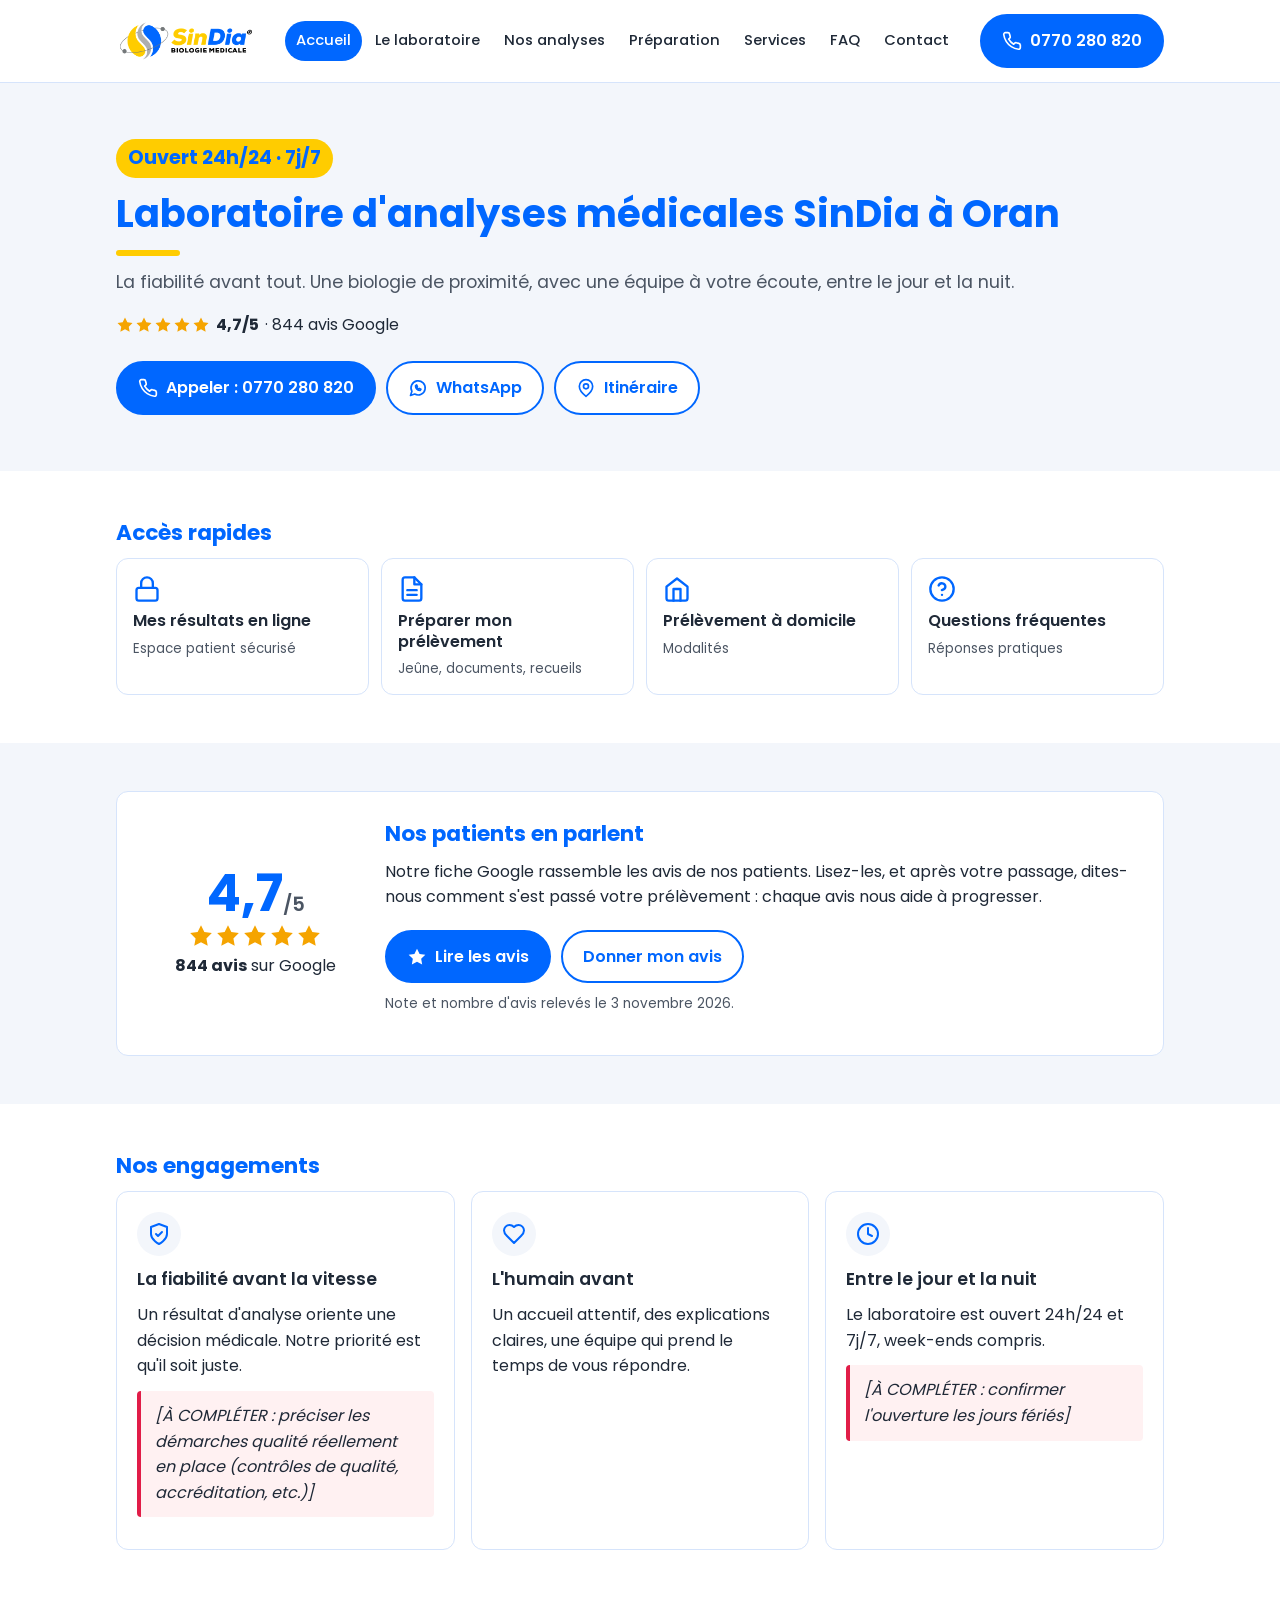
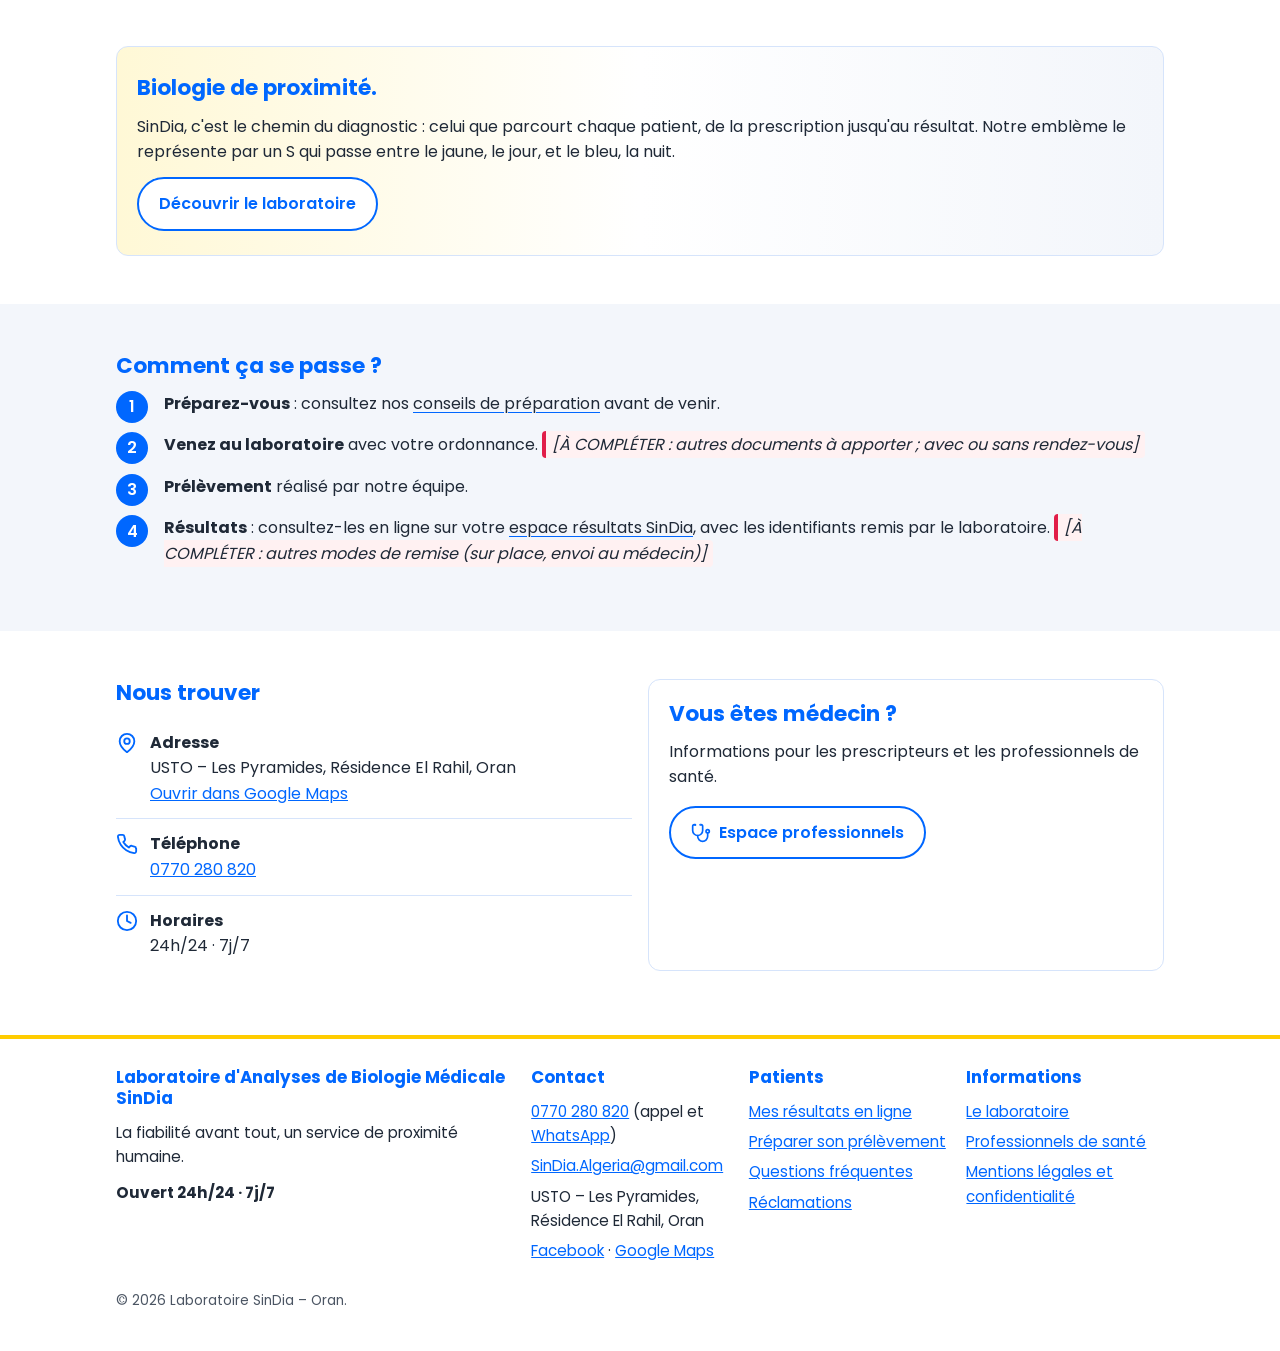
==== commit 1d333f9c: "Portail résultats, fiche Google, WhatsApp, réclamations - Lien vers le portail résultats BMVie (sind" ====
--- a/index.html
+++ b/index.html
@@ -29,6 +29,10 @@
       "addressLocality": "Oran",
       "addressCountry": "DZ"
     },
+    "hasMap": "https://maps.app.goo.gl/Yw23LJdihmPYYyqD7",
+    "sameAs": [
+      "https://www.facebook.com/SinDia.Algeria/"
+    ],
     "openingHoursSpecification": [
       {
         "@type": "OpeningHoursSpecification",
@@ -80,9 +84,11 @@
         <span class="badge">Ouvert 24h/24 · 7j/7</span>
         <h1>Laboratoire d'analyses médicales SinDia à Oran</h1>
         <p class="tagline">La fiabilité avant tout. Une biologie de proximité, avec une équipe à votre écoute, entre le jour et la nuit.</p>
+        <a class="rating-line" href="https://maps.app.goo.gl/Yw23LJdihmPYYyqD7" target="_blank" rel="noopener"><span class="stars"><svg viewBox="0 0 24 24" fill="currentColor" aria-hidden="true"><path d="m12 2 3.1 6.3 6.9 1-5 4.9 1.2 6.8L12 17.8 5.8 21l1.2-6.8-5-4.9 6.9-1z"/></svg><svg viewBox="0 0 24 24" fill="currentColor" aria-hidden="true"><path d="m12 2 3.1 6.3 6.9 1-5 4.9 1.2 6.8L12 17.8 5.8 21l1.2-6.8-5-4.9 6.9-1z"/></svg><svg viewBox="0 0 24 24" fill="currentColor" aria-hidden="true"><path d="m12 2 3.1 6.3 6.9 1-5 4.9 1.2 6.8L12 17.8 5.8 21l1.2-6.8-5-4.9 6.9-1z"/></svg><svg viewBox="0 0 24 24" fill="currentColor" aria-hidden="true"><path d="m12 2 3.1 6.3 6.9 1-5 4.9 1.2 6.8L12 17.8 5.8 21l1.2-6.8-5-4.9 6.9-1z"/></svg><svg viewBox="0 0 24 24" fill="currentColor" aria-hidden="true"><path d="m12 2 3.1 6.3 6.9 1-5 4.9 1.2 6.8L12 17.8 5.8 21l1.2-6.8-5-4.9 6.9-1z"/></svg></span> <strong>4,7/5</strong> · 844 avis Google</a>
         <div class="hero-actions">
           <a class="btn btn-primary" href="tel:+213770280820"><svg viewBox="0 0 24 24" fill="none" stroke="currentColor" stroke-width="2" stroke-linecap="round" stroke-linejoin="round" aria-hidden="true"><path d="M22 16.9v3a2 2 0 0 1-2.2 2 19.8 19.8 0 0 1-8.6-3.1 19.5 19.5 0 0 1-6-6A19.8 19.8 0 0 1 2.1 4.2 2 2 0 0 1 4.1 2h3a2 2 0 0 1 2 1.7c.1.9.4 1.8.7 2.7a2 2 0 0 1-.5 2.1L8 9.8a16 16 0 0 0 6 6l1.3-1.3a2 2 0 0 1 2.1-.4c.9.3 1.8.6 2.7.7a2 2 0 0 1 1.7 2z"/></svg> Appeler : 0770 280 820</a>
-          <a class="btn btn-outline" href="https://www.google.com/maps/search/?api=1&query=Laboratoire+SinDia+USTO+Les+Pyramides+R%C3%A9sidence+El+Rahil+Oran" target="_blank" rel="noopener"><svg viewBox="0 0 24 24" fill="none" stroke="currentColor" stroke-width="2" stroke-linecap="round" stroke-linejoin="round" aria-hidden="true"><path d="M20 10c0 6-8 12-8 12s-8-6-8-12a8 8 0 0 1 16 0z"/><circle cx="12" cy="10" r="3"/></svg> Itinéraire</a>
+          <a class="btn btn-outline" href="https://wa.me/213770280820" target="_blank" rel="noopener"><svg viewBox="0 0 24 24" fill="none" stroke="currentColor" stroke-width="2" stroke-linecap="round" stroke-linejoin="round" aria-hidden="true"><path d="M3 21l1.7-5A8.5 8.5 0 1 1 8 19.3z"/><path d="M9 9.5c0 3 2.5 5.5 5.5 5.5l1-1.5-2-1-1 .8a4 4 0 0 1-2-2l.8-1-1-2z"/></svg> WhatsApp</a>
+          <a class="btn btn-outline" href="https://maps.app.goo.gl/Yw23LJdihmPYYyqD7" target="_blank" rel="noopener"><svg viewBox="0 0 24 24" fill="none" stroke="currentColor" stroke-width="2" stroke-linecap="round" stroke-linejoin="round" aria-hidden="true"><path d="M20 10c0 6-8 12-8 12s-8-6-8-12a8 8 0 0 1 16 0z"/><circle cx="12" cy="10" r="3"/></svg> Itinéraire</a>
         </div>
       </div>
     </section>
@@ -91,15 +97,36 @@
       <div class="container">
         <h2>Accès rapides</h2>
         <div class="tiles grid-4">
+          <a class="tile" href="https://sindia.bmvie.net/" target="_blank" rel="noopener"><svg viewBox="0 0 24 24" fill="none" stroke="currentColor" stroke-width="2" stroke-linecap="round" stroke-linejoin="round" aria-hidden="true"><rect x="3" y="11" width="18" height="11" rx="2"/><path d="M7 11V7a5 5 0 0 1 10 0v4"/></svg>Mes résultats en ligne<small>Espace patient sécurisé</small></a>
           <a class="tile" href="preparation.html"><svg viewBox="0 0 24 24" fill="none" stroke="currentColor" stroke-width="2" stroke-linecap="round" stroke-linejoin="round" aria-hidden="true"><path d="M14 2H6a2 2 0 0 0-2 2v16a2 2 0 0 0 2 2h12a2 2 0 0 0 2-2V8z"/><path d="M14 2v6h6"/><path d="M8 13h8M8 17h8"/></svg>Préparer mon prélèvement<small>Jeûne, documents, recueils</small></a>
-          <a class="tile" href="services.html#resultats"><svg viewBox="0 0 24 24" fill="none" stroke="currentColor" stroke-width="2" stroke-linecap="round" stroke-linejoin="round" aria-hidden="true"><path d="M9 2h6"/><path d="M10 2v7L4.5 19a2 2 0 0 0 1.8 3h11.4a2 2 0 0 0 1.8-3L14 9V2"/><path d="M7 15h10"/></svg>Mes résultats<small>Comment les obtenir</small></a>
           <a class="tile" href="services.html#domicile"><svg viewBox="0 0 24 24" fill="none" stroke="currentColor" stroke-width="2" stroke-linecap="round" stroke-linejoin="round" aria-hidden="true"><path d="m3 10 9-7 9 7v10a2 2 0 0 1-2 2H5a2 2 0 0 1-2-2z"/><path d="M9 22V12h6v10"/></svg>Prélèvement à domicile<small>Modalités</small></a>
           <a class="tile" href="faq.html"><svg viewBox="0 0 24 24" fill="none" stroke="currentColor" stroke-width="2" stroke-linecap="round" stroke-linejoin="round" aria-hidden="true"><circle cx="12" cy="12" r="10"/><path d="M9.1 9a3 3 0 0 1 5.8 1c0 2-3 3-3 3"/><path d="M12 17h.01"/></svg>Questions fréquentes<small>Réponses pratiques</small></a>
         </div>
       </div>
     </section>
 
-    <section class="section-tint">
+    <section class="section-tint" id="avis">
+      <div class="container">
+        <div class="google-card">
+          <div class="google-score">
+            <span class="score">4,7<small>/5</small></span>
+            <span class="stars stars-lg"><svg viewBox="0 0 24 24" fill="currentColor" aria-hidden="true"><path d="m12 2 3.1 6.3 6.9 1-5 4.9 1.2 6.8L12 17.8 5.8 21l1.2-6.8-5-4.9 6.9-1z"/></svg><svg viewBox="0 0 24 24" fill="currentColor" aria-hidden="true"><path d="m12 2 3.1 6.3 6.9 1-5 4.9 1.2 6.8L12 17.8 5.8 21l1.2-6.8-5-4.9 6.9-1z"/></svg><svg viewBox="0 0 24 24" fill="currentColor" aria-hidden="true"><path d="m12 2 3.1 6.3 6.9 1-5 4.9 1.2 6.8L12 17.8 5.8 21l1.2-6.8-5-4.9 6.9-1z"/></svg><svg viewBox="0 0 24 24" fill="currentColor" aria-hidden="true"><path d="m12 2 3.1 6.3 6.9 1-5 4.9 1.2 6.8L12 17.8 5.8 21l1.2-6.8-5-4.9 6.9-1z"/></svg><svg viewBox="0 0 24 24" fill="currentColor" aria-hidden="true"><path d="m12 2 3.1 6.3 6.9 1-5 4.9 1.2 6.8L12 17.8 5.8 21l1.2-6.8-5-4.9 6.9-1z"/></svg></span>
+            <span><strong>844 avis</strong> sur Google</span>
+          </div>
+          <div>
+            <h2>Nos patients en parlent</h2>
+            <p>Notre fiche Google rassemble les avis de nos patients. Lisez-les, et après votre passage, dites-nous comment s'est passé votre prélèvement : chaque avis nous aide à progresser.</p>
+            <div class="hero-actions">
+              <a class="btn btn-primary" href="https://maps.app.goo.gl/Yw23LJdihmPYYyqD7" target="_blank" rel="noopener"><svg viewBox="0 0 24 24" fill="currentColor" aria-hidden="true"><path d="m12 2 3.1 6.3 6.9 1-5 4.9 1.2 6.8L12 17.8 5.8 21l1.2-6.8-5-4.9 6.9-1z"/></svg> Lire les avis</a>
+              <a class="btn btn-outline" href="https://maps.app.goo.gl/Yw23LJdihmPYYyqD7" target="_blank" rel="noopener">Donner mon avis</a>
+            </div>
+            <p class="small-note">Note et nombre d'avis relevés le 3 novembre 2026.</p>
+          </div>
+        </div>
+      </div>
+    </section>
+
+    <section>
       <div class="container">
         <h2>Nos engagements</h2>
         <div class="grid grid-3">
@@ -141,7 +168,7 @@
           <li><strong>Préparez-vous</strong> : consultez nos <a href="preparation.html">conseils de préparation</a> avant de venir.</li>
           <li><strong>Venez au laboratoire</strong> avec votre ordonnance. <span class="todo">[À COMPLÉTER : autres documents à apporter ; avec ou sans rendez-vous]</span></li>
           <li><strong>Prélèvement</strong> réalisé par notre équipe.</li>
-          <li><strong>Résultats</strong> : <span class="todo">[À COMPLÉTER : modalités de remise des résultats (sur place, en ligne, etc.)]</span></li>
+          <li><strong>Résultats</strong> : consultez-les en ligne sur votre <a href="https://sindia.bmvie.net/" target="_blank" rel="noopener">espace résultats SinDia</a>, avec les identifiants remis par le laboratoire. <span class="todo">[À COMPLÉTER : autres modes de remise (sur place, envoi au médecin)]</span></li>
         </ol>
       </div>
     </section>
@@ -152,7 +179,7 @@
           <div>
             <h2>Nous trouver</h2>
             <ul class="info-list">
-              <li><svg viewBox="0 0 24 24" fill="none" stroke="currentColor" stroke-width="2" stroke-linecap="round" stroke-linejoin="round" aria-hidden="true"><path d="M20 10c0 6-8 12-8 12s-8-6-8-12a8 8 0 0 1 16 0z"/><circle cx="12" cy="10" r="3"/></svg><span><strong>Adresse</strong>USTO – Les Pyramides, Résidence El Rahil, Oran<br><a href="https://www.google.com/maps/search/?api=1&query=Laboratoire+SinDia+USTO+Les+Pyramides+R%C3%A9sidence+El+Rahil+Oran" target="_blank" rel="noopener">Ouvrir dans Google Maps</a></span></li>
+              <li><svg viewBox="0 0 24 24" fill="none" stroke="currentColor" stroke-width="2" stroke-linecap="round" stroke-linejoin="round" aria-hidden="true"><path d="M20 10c0 6-8 12-8 12s-8-6-8-12a8 8 0 0 1 16 0z"/><circle cx="12" cy="10" r="3"/></svg><span><strong>Adresse</strong>USTO – Les Pyramides, Résidence El Rahil, Oran<br><a href="https://maps.app.goo.gl/Yw23LJdihmPYYyqD7" target="_blank" rel="noopener">Ouvrir dans Google Maps</a></span></li>
               <li><svg viewBox="0 0 24 24" fill="none" stroke="currentColor" stroke-width="2" stroke-linecap="round" stroke-linejoin="round" aria-hidden="true"><path d="M22 16.9v3a2 2 0 0 1-2.2 2 19.8 19.8 0 0 1-8.6-3.1 19.5 19.5 0 0 1-6-6A19.8 19.8 0 0 1 2.1 4.2 2 2 0 0 1 4.1 2h3a2 2 0 0 1 2 1.7c.1.9.4 1.8.7 2.7a2 2 0 0 1-.5 2.1L8 9.8a16 16 0 0 0 6 6l1.3-1.3a2 2 0 0 1 2.1-.4c.9.3 1.8.6 2.7.7a2 2 0 0 1 1.7 2z"/></svg><span><strong>Téléphone</strong><a href="tel:+213770280820">0770 280 820</a></span></li>
               <li><svg viewBox="0 0 24 24" fill="none" stroke="currentColor" stroke-width="2" stroke-linecap="round" stroke-linejoin="round" aria-hidden="true"><circle cx="12" cy="12" r="10"/><path d="M12 6v6l4 2"/></svg><span><strong>Horaires</strong>24h/24 · 7j/7</span></li>
             </ul>
@@ -178,17 +205,19 @@
         <div>
           <h2>Contact</h2>
           <ul>
-            <li><a href="tel:+213770280820">0770 280 820</a></li>
+            <li><a href="tel:+213770280820">0770 280 820</a> (appel et <a href="https://wa.me/213770280820" target="_blank" rel="noopener">WhatsApp</a>)</li>
             <li><a href="mailto:SinDia.Algeria@gmail.com">SinDia.Algeria@gmail.com</a></li>
             <li>USTO – Les Pyramides, Résidence El Rahil, Oran</li>
+            <li><a href="https://www.facebook.com/SinDia.Algeria/" target="_blank" rel="noopener">Facebook</a> · <a href="https://maps.app.goo.gl/Yw23LJdihmPYYyqD7" target="_blank" rel="noopener">Google Maps</a></li>
           </ul>
         </div>
         <div>
           <h2>Patients</h2>
           <ul>
+            <li><a href="https://sindia.bmvie.net/" target="_blank" rel="noopener">Mes résultats en ligne</a></li>
             <li><a href="preparation.html">Préparer son prélèvement</a></li>
-            <li><a href="services.html#resultats">Résultats</a></li>
             <li><a href="faq.html">Questions fréquentes</a></li>
+            <li><a href="contact.html#reclamations">Réclamations</a></li>
           </ul>
         </div>
         <div>
@@ -205,7 +234,8 @@
   </footer>
 
   <div class="call-bar">
-    <a class="btn btn-primary" href="tel:+213770280820"><svg viewBox="0 0 24 24" fill="none" stroke="currentColor" stroke-width="2" stroke-linecap="round" stroke-linejoin="round" aria-hidden="true"><path d="M22 16.9v3a2 2 0 0 1-2.2 2 19.8 19.8 0 0 1-8.6-3.1 19.5 19.5 0 0 1-6-6A19.8 19.8 0 0 1 2.1 4.2 2 2 0 0 1 4.1 2h3a2 2 0 0 1 2 1.7c.1.9.4 1.8.7 2.7a2 2 0 0 1-.5 2.1L8 9.8a16 16 0 0 0 6 6l1.3-1.3a2 2 0 0 1 2.1-.4c.9.3 1.8.6 2.7.7a2 2 0 0 1 1.7 2z"/></svg> Appeler le laboratoire</a>
+    <a class="btn btn-primary" href="tel:+213770280820"><svg viewBox="0 0 24 24" fill="none" stroke="currentColor" stroke-width="2" stroke-linecap="round" stroke-linejoin="round" aria-hidden="true"><path d="M22 16.9v3a2 2 0 0 1-2.2 2 19.8 19.8 0 0 1-8.6-3.1 19.5 19.5 0 0 1-6-6A19.8 19.8 0 0 1 2.1 4.2 2 2 0 0 1 4.1 2h3a2 2 0 0 1 2 1.7c.1.9.4 1.8.7 2.7a2 2 0 0 1-.5 2.1L8 9.8a16 16 0 0 0 6 6l1.3-1.3a2 2 0 0 1 2.1-.4c.9.3 1.8.6 2.7.7a2 2 0 0 1 1.7 2z"/></svg> Appeler</a>
+    <a class="btn btn-outline" href="https://wa.me/213770280820" target="_blank" rel="noopener"><svg viewBox="0 0 24 24" fill="none" stroke="currentColor" stroke-width="2" stroke-linecap="round" stroke-linejoin="round" aria-hidden="true"><path d="M3 21l1.7-5A8.5 8.5 0 1 1 8 19.3z"/><path d="M9 9.5c0 3 2.5 5.5 5.5 5.5l1-1.5-2-1-1 .8a4 4 0 0 1-2-2l.8-1-1-2z"/></svg> WhatsApp</a>
   </div>
 
   <script src="js/site.js"></script>
--- a/css/style.css
+++ b/css/style.css
@@ -132,7 +132,8 @@
   border-top: 1px solid var(--blue-soft);
   box-shadow: 0 -2px 10px rgba(0, 0, 0, .06);
 }
-.call-bar .btn { width: 100%; font-size: 1.05rem; }
+.call-bar { display: flex; gap: 8px; }
+.call-bar .btn { flex: 1; font-size: 1.05rem; padding-left: 12px; padding-right: 12px; }
 
 /* ---------- Sections ---------- */
 main { display: block; }
@@ -237,6 +238,29 @@
 .daynight .accroche { font-size: 1.35rem; font-weight: 700; color: var(--blue); margin-bottom: 8px; }
 
 .quote { font-size: 1.15rem; font-weight: 600; color: var(--blue); margin: 0 0 4px; }
+
+/* ---------- Avis Google ---------- */
+.stars { display: inline-flex; gap: 1px; color: #F5A400; vertical-align: -3px; } /* étoiles : graphisme, pas du texte */
+.stars svg { width: 18px; height: 18px; }
+.stars-lg svg { width: 26px; height: 26px; }
+.rating-line {
+  display: inline-flex; align-items: center; gap: 6px; flex-wrap: wrap;
+  margin-top: 4px; color: var(--text); text-decoration: none;
+}
+.hero a.rating-line { text-decoration: none; }
+.rating-line:hover strong { text-decoration: underline; }
+.google-card {
+  display: grid; gap: 20px; align-items: center;
+  background: var(--white); border: 1px solid var(--blue-soft); border-radius: var(--radius);
+  padding: 24px 20px;
+}
+.google-score { display: flex; flex-direction: column; align-items: center; gap: 4px; text-align: center; }
+.google-score .score { font-size: 3.2rem; font-weight: 700; line-height: 1; color: var(--blue); }
+.google-score .score small { font-size: 1.2rem; color: var(--text-muted); font-weight: 600; }
+.small-note { font-size: .85rem; color: var(--text-muted); margin-top: 10px; }
+.card .btn + .small-note { margin-top: 12px; }
+.card .btn { margin: 4px 0 8px; }
+@media (min-width: 640px) { .google-card { grid-template-columns: 220px 1fr; padding: 28px; } }
 
 /* ---------- FAQ ---------- */
 .faq details {
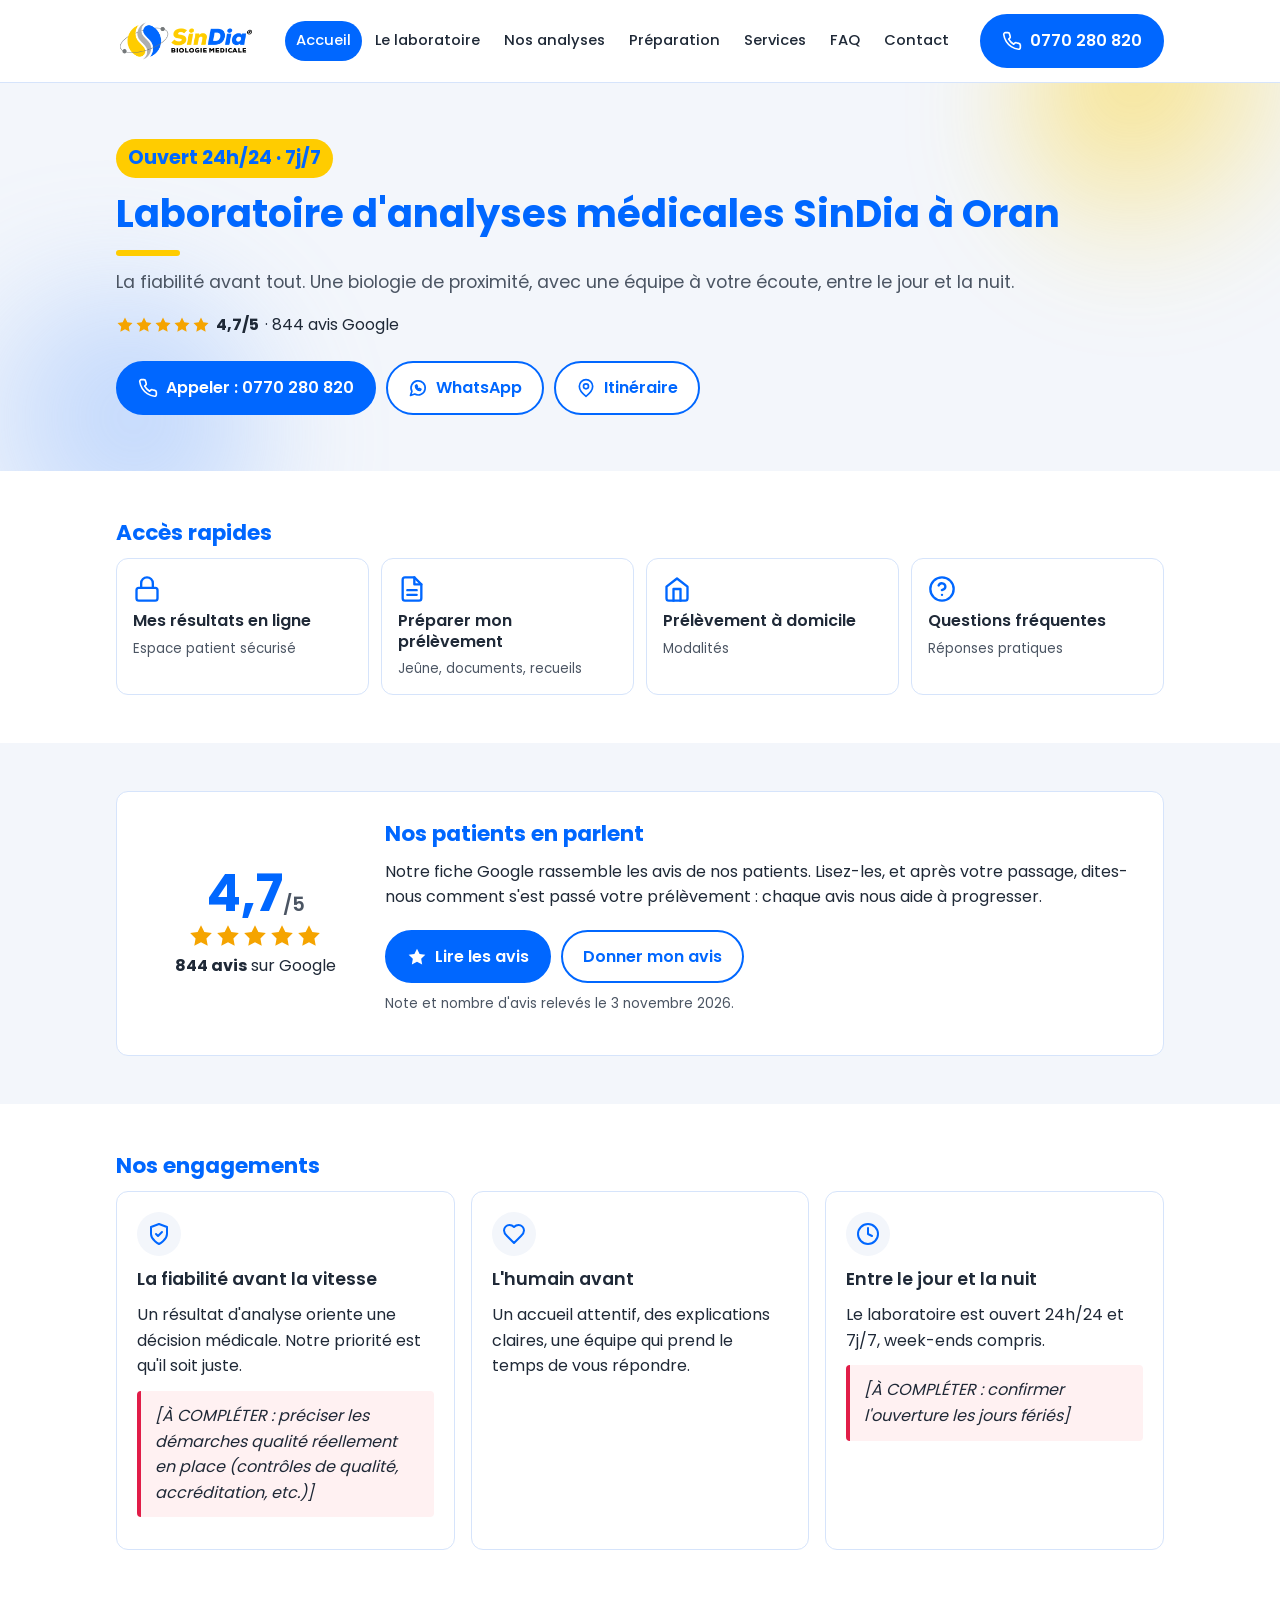
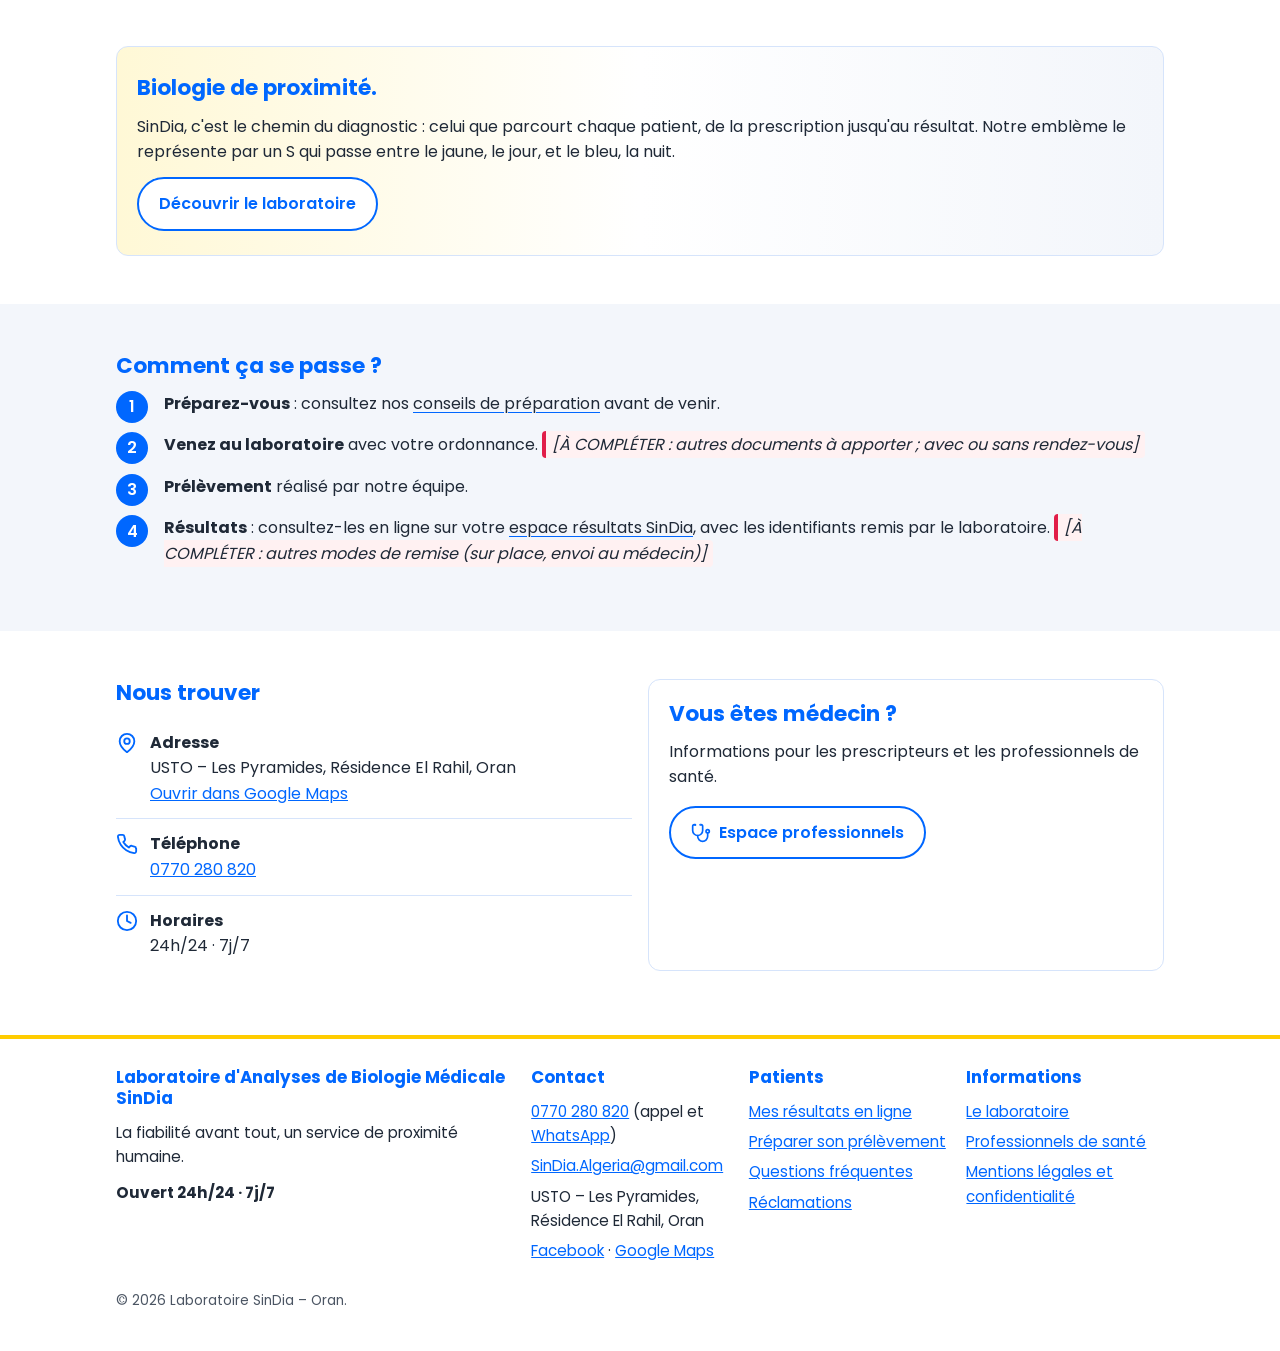
==== commit 5c0ef1d0: "Catalogue d'examens recherchable + design animé Catalogue (page Nos analyses) : - Moteur de recherch" ====
--- a/index.html
+++ b/index.html
@@ -97,7 +97,7 @@
       <div class="container">
         <h2>Accès rapides</h2>
         <div class="tiles grid-4">
-          <a class="tile" href="https://sindia.bmvie.net/" target="_blank" rel="noopener"><svg viewBox="0 0 24 24" fill="none" stroke="currentColor" stroke-width="2" stroke-linecap="round" stroke-linejoin="round" aria-hidden="true"><rect x="3" y="11" width="18" height="11" rx="2"/><path d="M7 11V7a5 5 0 0 1 10 0v4"/></svg>Mes résultats en ligne<small>Espace patient sécurisé</small></a>
+          <a class="tile" href="resultats.html"><svg viewBox="0 0 24 24" fill="none" stroke="currentColor" stroke-width="2" stroke-linecap="round" stroke-linejoin="round" aria-hidden="true"><rect x="3" y="11" width="18" height="11" rx="2"/><path d="M7 11V7a5 5 0 0 1 10 0v4"/></svg>Mes résultats en ligne<small>Espace patient sécurisé</small></a>
           <a class="tile" href="preparation.html"><svg viewBox="0 0 24 24" fill="none" stroke="currentColor" stroke-width="2" stroke-linecap="round" stroke-linejoin="round" aria-hidden="true"><path d="M14 2H6a2 2 0 0 0-2 2v16a2 2 0 0 0 2 2h12a2 2 0 0 0 2-2V8z"/><path d="M14 2v6h6"/><path d="M8 13h8M8 17h8"/></svg>Préparer mon prélèvement<small>Jeûne, documents, recueils</small></a>
           <a class="tile" href="services.html#domicile"><svg viewBox="0 0 24 24" fill="none" stroke="currentColor" stroke-width="2" stroke-linecap="round" stroke-linejoin="round" aria-hidden="true"><path d="m3 10 9-7 9 7v10a2 2 0 0 1-2 2H5a2 2 0 0 1-2-2z"/><path d="M9 22V12h6v10"/></svg>Prélèvement à domicile<small>Modalités</small></a>
           <a class="tile" href="faq.html"><svg viewBox="0 0 24 24" fill="none" stroke="currentColor" stroke-width="2" stroke-linecap="round" stroke-linejoin="round" aria-hidden="true"><circle cx="12" cy="12" r="10"/><path d="M9.1 9a3 3 0 0 1 5.8 1c0 2-3 3-3 3"/><path d="M12 17h.01"/></svg>Questions fréquentes<small>Réponses pratiques</small></a>
@@ -109,9 +109,9 @@
       <div class="container">
         <div class="google-card">
           <div class="google-score">
-            <span class="score">4,7<small>/5</small></span>
+            <span class="score"><span class="count-anim" data-to="4.7" data-dec="1">4,7</span><small>/5</small></span>
             <span class="stars stars-lg"><svg viewBox="0 0 24 24" fill="currentColor" aria-hidden="true"><path d="m12 2 3.1 6.3 6.9 1-5 4.9 1.2 6.8L12 17.8 5.8 21l1.2-6.8-5-4.9 6.9-1z"/></svg><svg viewBox="0 0 24 24" fill="currentColor" aria-hidden="true"><path d="m12 2 3.1 6.3 6.9 1-5 4.9 1.2 6.8L12 17.8 5.8 21l1.2-6.8-5-4.9 6.9-1z"/></svg><svg viewBox="0 0 24 24" fill="currentColor" aria-hidden="true"><path d="m12 2 3.1 6.3 6.9 1-5 4.9 1.2 6.8L12 17.8 5.8 21l1.2-6.8-5-4.9 6.9-1z"/></svg><svg viewBox="0 0 24 24" fill="currentColor" aria-hidden="true"><path d="m12 2 3.1 6.3 6.9 1-5 4.9 1.2 6.8L12 17.8 5.8 21l1.2-6.8-5-4.9 6.9-1z"/></svg><svg viewBox="0 0 24 24" fill="currentColor" aria-hidden="true"><path d="m12 2 3.1 6.3 6.9 1-5 4.9 1.2 6.8L12 17.8 5.8 21l1.2-6.8-5-4.9 6.9-1z"/></svg></span>
-            <span><strong>844 avis</strong> sur Google</span>
+            <span><strong><span class="count-anim" data-to="844">844</span> avis</strong> sur Google</span>
           </div>
           <div>
             <h2>Nos patients en parlent</h2>
@@ -168,7 +168,7 @@
           <li><strong>Préparez-vous</strong> : consultez nos <a href="preparation.html">conseils de préparation</a> avant de venir.</li>
           <li><strong>Venez au laboratoire</strong> avec votre ordonnance. <span class="todo">[À COMPLÉTER : autres documents à apporter ; avec ou sans rendez-vous]</span></li>
           <li><strong>Prélèvement</strong> réalisé par notre équipe.</li>
-          <li><strong>Résultats</strong> : consultez-les en ligne sur votre <a href="https://sindia.bmvie.net/" target="_blank" rel="noopener">espace résultats SinDia</a>, avec les identifiants remis par le laboratoire. <span class="todo">[À COMPLÉTER : autres modes de remise (sur place, envoi au médecin)]</span></li>
+          <li><strong>Résultats</strong> : consultez-les en ligne sur votre <a href="resultats.html">espace résultats SinDia</a>, avec les identifiants remis par le laboratoire. <span class="todo">[À COMPLÉTER : autres modes de remise (sur place, envoi au médecin)]</span></li>
         </ol>
       </div>
     </section>
@@ -214,7 +214,7 @@
         <div>
           <h2>Patients</h2>
           <ul>
-            <li><a href="https://sindia.bmvie.net/" target="_blank" rel="noopener">Mes résultats en ligne</a></li>
+            <li><a href="resultats.html">Mes résultats en ligne</a></li>
             <li><a href="preparation.html">Préparer son prélèvement</a></li>
             <li><a href="faq.html">Questions fréquentes</a></li>
             <li><a href="contact.html#reclamations">Réclamations</a></li>
--- a/css/style.css
+++ b/css/style.css
@@ -262,6 +262,22 @@
 .card .btn { margin: 4px 0 8px; }
 @media (min-width: 640px) { .google-card { grid-template-columns: 220px 1fr; padding: 28px; } }
 
+/* ---------- Page « Mes résultats » : portail BMVie intégré ---------- */
+.portal-head { padding: 20px 0 12px; }
+.portal-head h1 { margin-bottom: 6px; }
+.portal-head p { margin-bottom: 6px; }
+.portal-head .small-note svg { width: 14px; height: 14px; vertical-align: -2px; }
+.portal-wrap { padding: 0 8px 8px; }
+.portal-frame {
+  display: block; width: 100%; max-width: 1280px; margin: 0 auto;
+  height: calc(100vh - 150px); min-height: 560px;
+  border: 1px solid var(--blue-soft); border-radius: var(--radius); background: var(--white);
+}
+.portal-card { max-width: 600px; }
+.page-portail { padding-bottom: 0; }
+.page-portail .call-bar { display: none; } /* libère l'écran pour le portail sur mobile */
+.page-portail .site-footer { margin-top: 0; }
+
 /* ---------- FAQ ---------- */
 .faq details {
   border: 1px solid var(--blue-soft); border-radius: var(--radius);
@@ -333,3 +349,104 @@
   .hero { padding: 56px 0; }
   h1 { font-size: 2.4rem; }
 }
+
+/* =========================================================
+   Catalogue d'examens + animations (ajout design)
+   Tout est désactivé si l'utilisateur préfère moins d'animations,
+   et le contenu reste visible sans JavaScript.
+   ========================================================= */
+
+/* ---------- Hero : fond animé (aurores) ---------- */
+.hero { position: relative; overflow: hidden; isolation: isolate; }
+.hero > .container { position: relative; z-index: 2; }
+.hero::before, .hero::after {
+  content: ""; position: absolute; z-index: 1; border-radius: 50%;
+  filter: blur(60px); opacity: .55; pointer-events: none;
+}
+.hero::before {
+  width: 320px; height: 320px; top: -120px; right: -60px;
+  background: radial-gradient(circle at 30% 30%, var(--yellow), transparent 70%);
+  animation: drift1 14s ease-in-out infinite;
+}
+.hero::after {
+  width: 360px; height: 360px; bottom: -160px; left: -80px;
+  background: radial-gradient(circle at 60% 40%, #7FB0FF, transparent 70%);
+  animation: drift2 18s ease-in-out infinite;
+}
+@keyframes drift1 { 0%,100% { transform: translate(0,0) scale(1); } 50% { transform: translate(-30px,25px) scale(1.12); } }
+@keyframes drift2 { 0%,100% { transform: translate(0,0) scale(1); } 50% { transform: translate(35px,-20px) scale(1.08); } }
+
+/* ---------- Révélation au défilement (ajoutée par JS) ---------- */
+.js .anim-in { opacity: 0; transform: translateY(18px); }
+.js .anim-in.is-visible {
+  opacity: 1; transform: none;
+  transition: opacity .6s ease, transform .6s cubic-bezier(.16,.84,.44,1);
+}
+
+/* ---------- Compteur (note Google) ---------- */
+.count-anim { font-variant-numeric: tabular-nums; }
+
+/* ---------- Catalogue : recherche ---------- */
+.cat-wrap { padding-top: 20px; }
+.cat-search { position: relative; margin: 8px 0 14px; }
+.cat-search-ic {
+  position: absolute; left: 16px; top: 50%; transform: translateY(-50%);
+  color: var(--blue); pointer-events: none;
+}
+.cat-search-ic svg { width: 22px; height: 22px; }
+#catSearch {
+  width: 100%; min-height: 52px; padding: 12px 16px 12px 48px;
+  font: inherit; font-size: 1.05rem; color: var(--text);
+  background: var(--white); border: 2px solid var(--blue-soft); border-radius: 999px;
+  transition: border-color .2s, box-shadow .2s;
+}
+#catSearch:focus { outline: none; border-color: var(--blue); box-shadow: 0 0 0 4px rgba(0,103,255,.15); }
+
+/* ---------- Catalogue : filtres (chips) ---------- */
+.chips { display: flex; flex-wrap: wrap; gap: 8px; }
+.chip {
+  min-height: 40px; padding: 8px 16px; border-radius: 999px;
+  border: 2px solid var(--blue-soft); background: var(--white);
+  font: inherit; font-weight: 600; font-size: .92rem; color: var(--text);
+  cursor: pointer; transition: background .2s, color .2s, border-color .2s, transform .1s;
+}
+.chip:hover { border-color: var(--blue); }
+.chip:active { transform: scale(.96); }
+.chip.is-active { background: var(--blue); border-color: var(--blue); color: var(--white); }
+
+.cat-status { margin: 14px 0 0; color: var(--text-muted); font-size: .9rem; min-height: 1.2em; }
+
+/* ---------- Catalogue : résultats ---------- */
+.cat-results { padding-bottom: 8px; }
+.cat-domain { padding: 20px 0 4px; }
+.cat-domain.is-hidden { display: none; }
+.cat-domain-title { display: flex; align-items: center; gap: 10px; font-size: 1.2rem; }
+.cat-ic { display: inline-flex; color: var(--blue); }
+.cat-ic svg { width: 24px; height: 24px; }
+.cat-count {
+  display: inline-flex; align-items: center; justify-content: center;
+  min-width: 26px; height: 22px; padding: 0 7px; border-radius: 999px;
+  background: var(--blue-tint); color: var(--blue); font-size: .8rem; font-weight: 700;
+}
+.exam-list { list-style: none; margin: 0; padding: 0; display: grid; gap: 8px; }
+.exam {
+  display: flex; flex-direction: column; gap: 2px;
+  padding: 12px 14px; border: 1px solid var(--blue-soft); border-radius: 10px;
+  background: var(--white); transition: border-color .15s, box-shadow .15s, transform .15s;
+}
+.exam:hover { border-color: var(--blue); box-shadow: 0 2px 10px rgba(0,103,255,.08); transform: translateX(3px); }
+.exam.is-hidden { display: none; }
+.exam-name { font-weight: 600; }
+.exam-aka { font-size: .82rem; color: var(--text-muted); }
+.exam mark { background: var(--yellow); color: var(--text); border-radius: 3px; padding: 0 2px; }
+.cat-empty { padding: 24px 0; color: var(--text-muted); }
+
+@media (min-width: 640px) { .exam-list { grid-template-columns: repeat(2, 1fr); } }
+@media (min-width: 900px) { .exam-list { grid-template-columns: repeat(3, 1fr); } }
+
+/* ---------- Respect de « moins d'animations » ---------- */
+@media (prefers-reduced-motion: reduce) {
+  .hero::before, .hero::after { animation: none; }
+  .js .anim-in { opacity: 1 !important; transform: none !important; transition: none !important; }
+  .exam, .chip, #catSearch, .btn, .tile, .card { transition: none !important; }
+}
